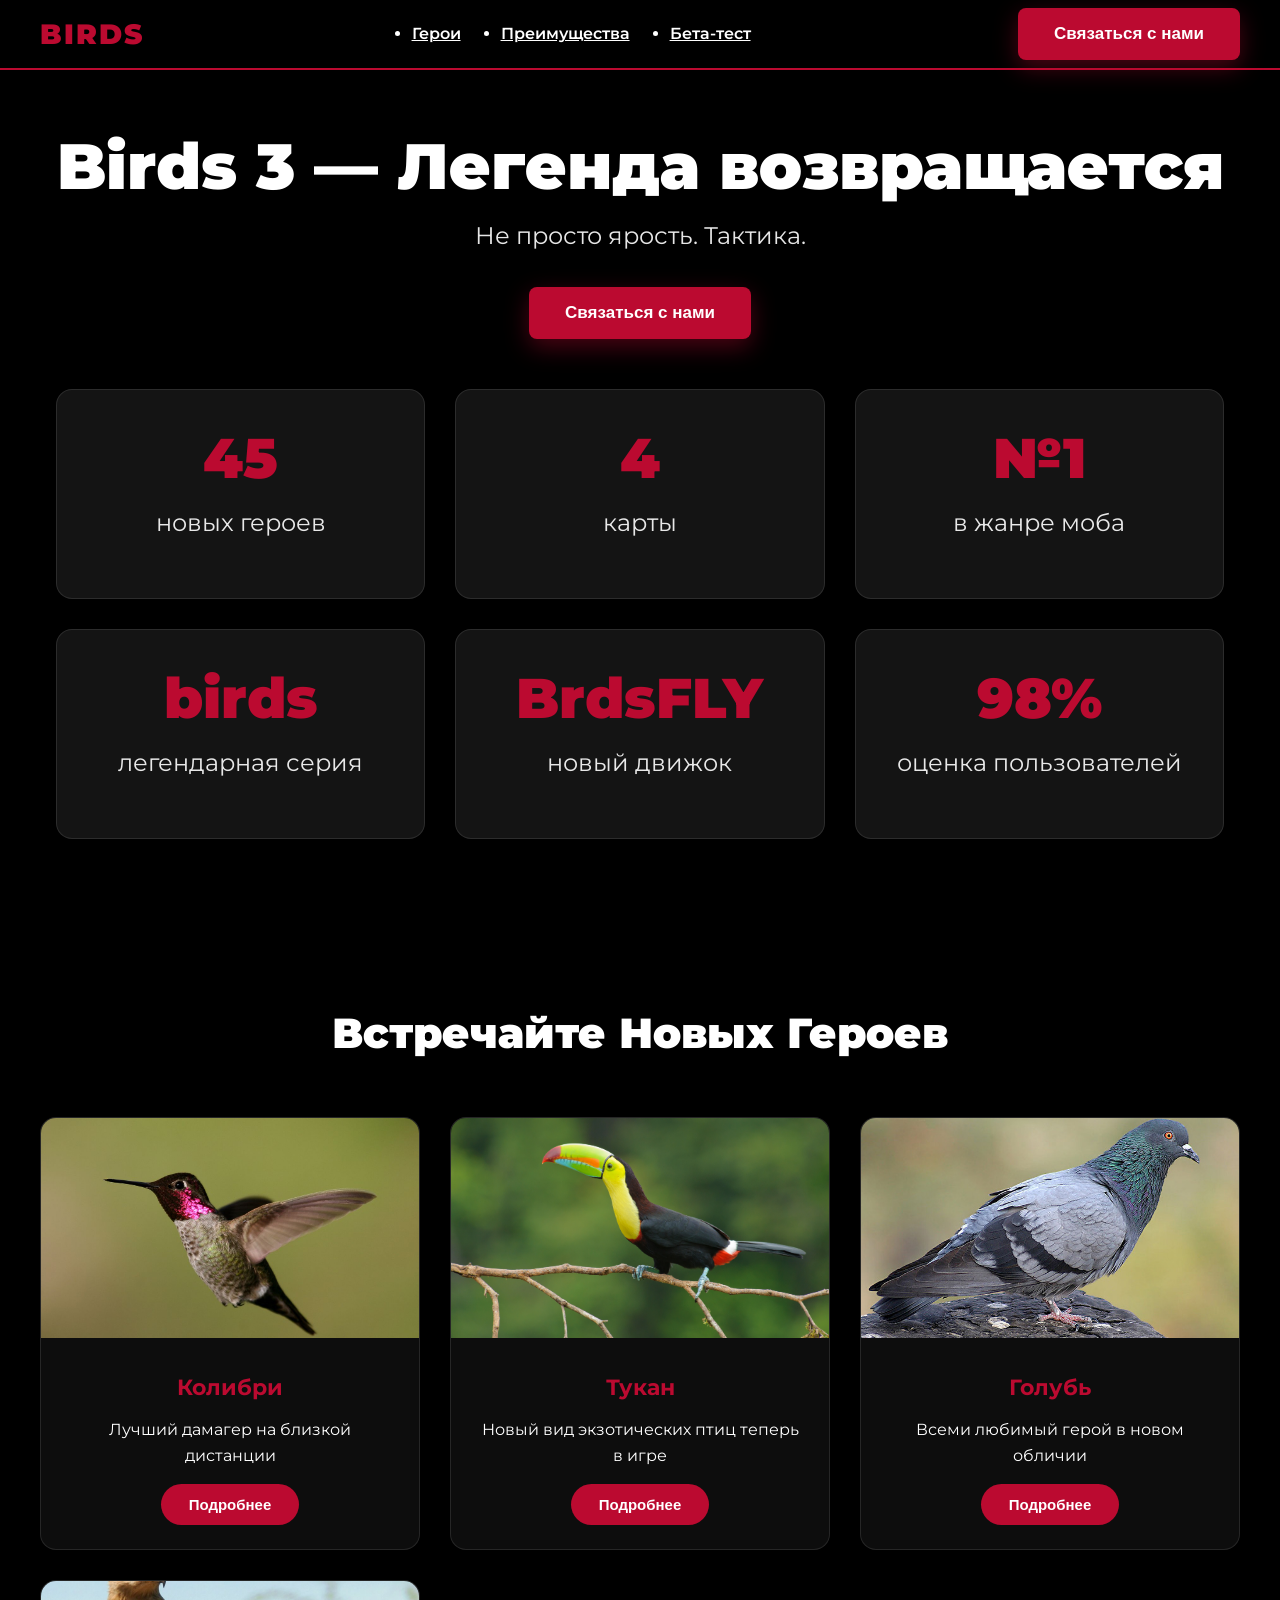
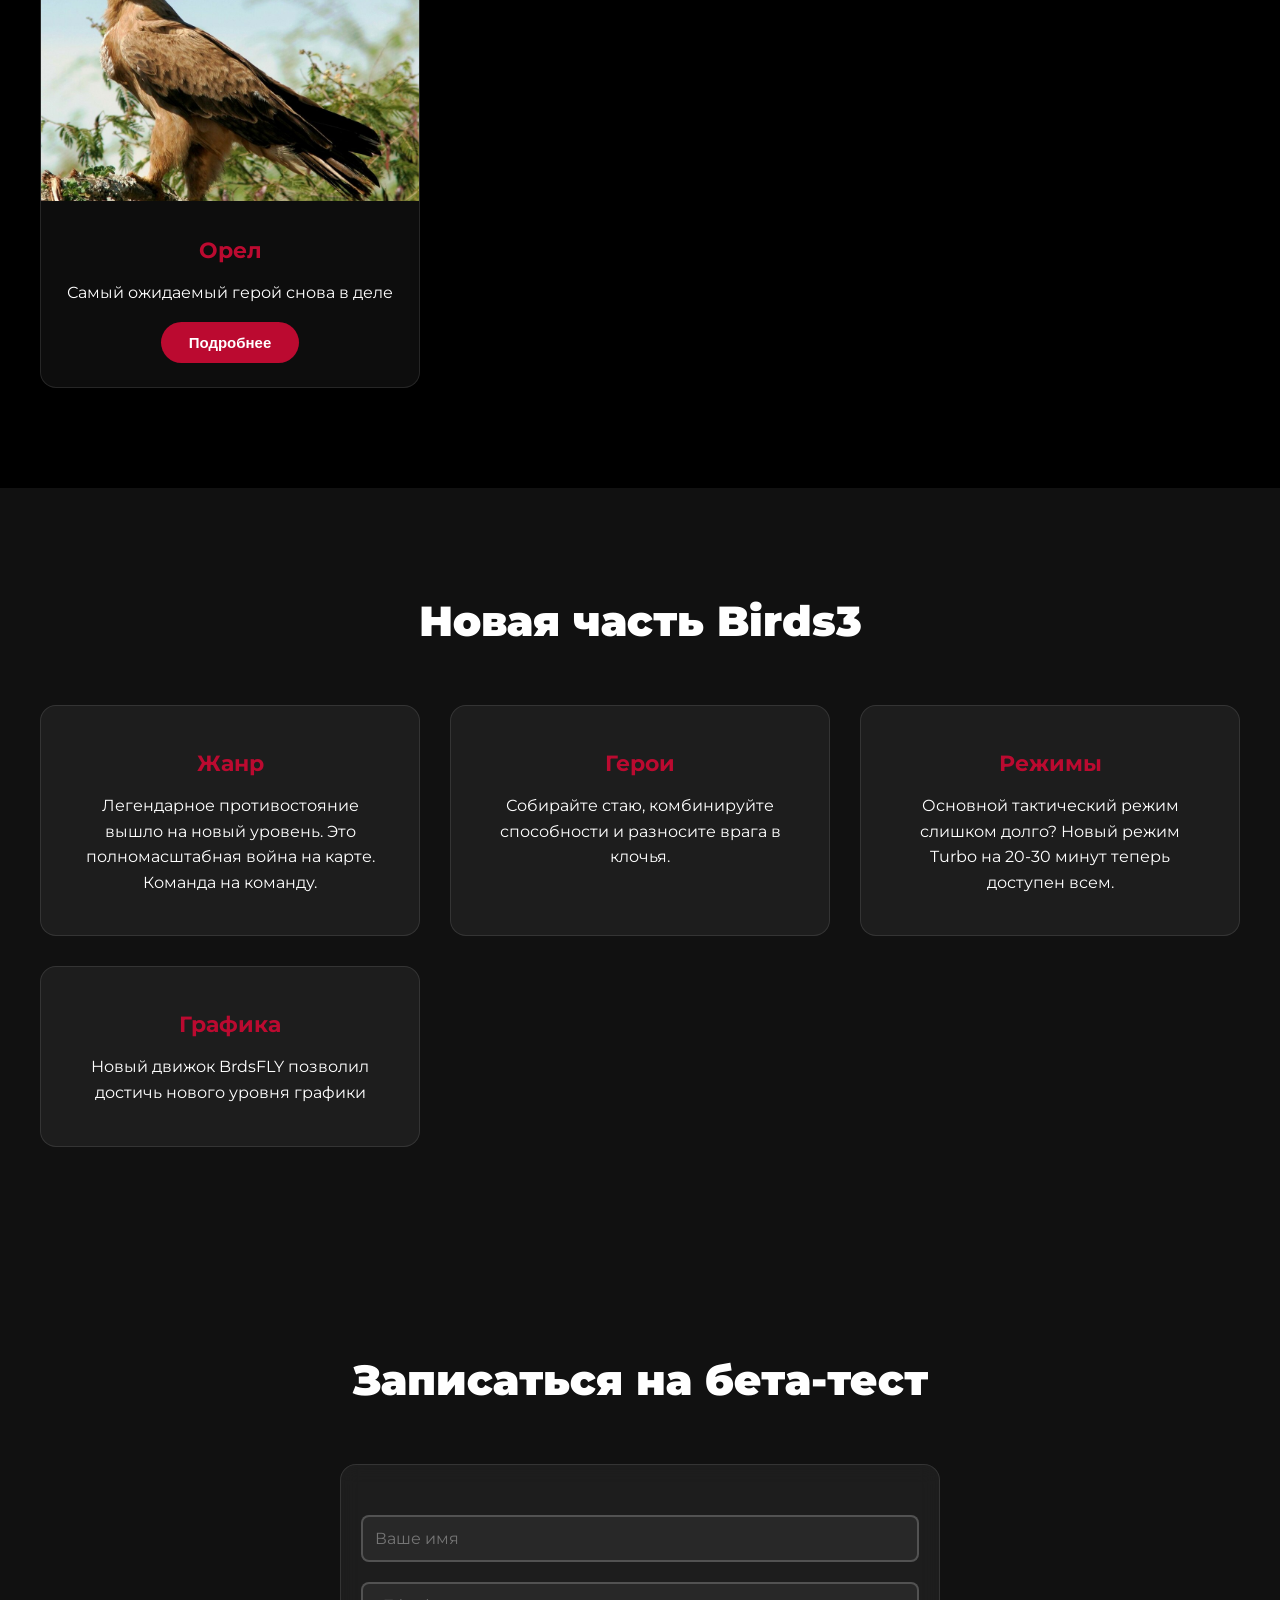
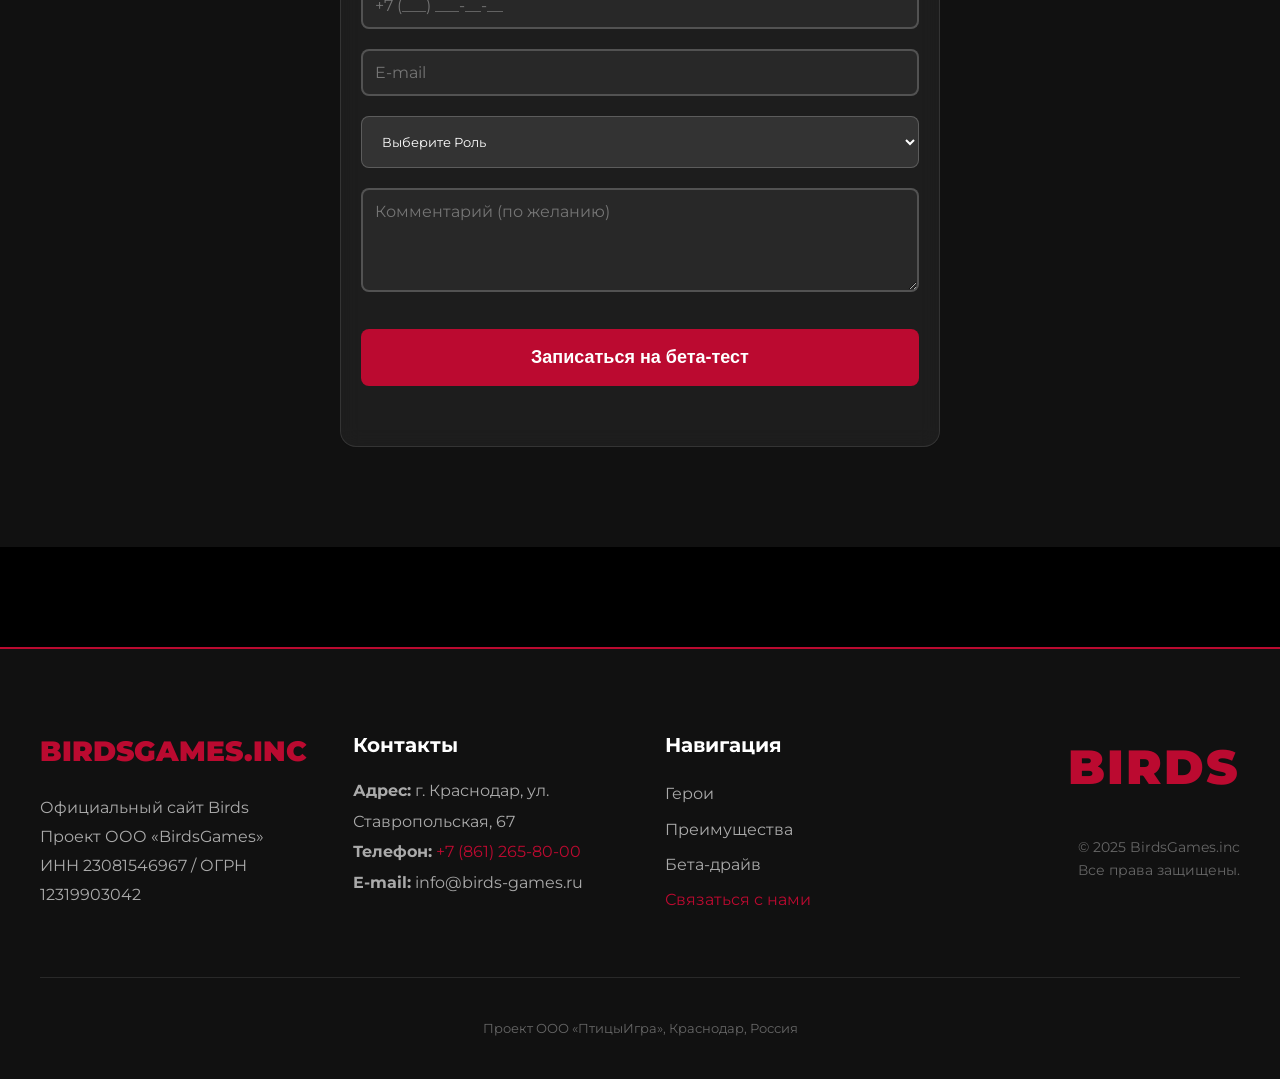
==== index.html @ a421a87a "Add files via upload" ====
<!DOCTYPE html>
<html lang="ru">
<head>
  <meta charset="UTF-8">
  <meta name="viewport" content="width=device-width, initial-scale=1.0">
  <title>Birds 3 — Новая часть великой серии</title>
  <link href="https://fonts.googleapis.com/css2?family=Montserrat:wght@400;500;600;700;800;900&display=swap" rel="stylesheet">
  <style>
    :root {
      --primary: #BB0A30;
      --primary-dark: #990000;
      --dark: #000000;
      --gray: #333333;
      --light: #f8f8f8;
      --white: #ffffff;
      --transition: all 0.4s ease;
    }
    *, *::before, *::after { margin:0; padding:0; box-sizing:border-box; }
    body {
      font-family: 'Montserrat', sans-serif;
      background:#000;
      color:#fff;
      line-height:1.6;
      overflow-x:hidden;
    }
    .container {
      width: 100%;
      max-width: 1400px;
      margin: 0 auto;
      padding: 0 16px;
    }

    /* ==================== MOBILE FIRST ==================== */
    header {
      position: fixed;
      top: 0; left: 0; right: 0;
      background: rgba(0,0,0,0.94);
      backdrop-filter: blur(12px);
      z-index: 1000;
      height: 70px;
      border-bottom: 2px solid var(--primary);
    }
    nav {
      display: flex;
      justify-content: space-between;
      align-items: center;
      height: 100%;
    }
    .logo {
      font-size: 28px;
      font-weight: 900;
      color: var(--primary);
      letter-spacing: 2px;
    }
    .nav-links { display: none; }
    .burger {
      cursor: pointer;
      width: 28px;
      height: 20px;
      position: relative;
    }
    .burger span {
      background: #fff;
      height: 3px;
      width: 100%;
      position: absolute;
      left: 0;
      border-radius: 2px;
      transition: all 0.3s;
    }
    .burger span:nth-child(1) { top: 0; }
    .burger span:nth-child(2) { top: 8px; }
    .burger span:nth-child(3) { bottom: 0; }
    .burger.active span:nth-child(1) { transform: rotate(45deg); top: 8px; }
    .burger.active span:nth-child(2) { opacity: 0; }
    .burger.active span:nth-child(3) { transform: rotate(-45deg); bottom: 8px; }

    .mobile-menu {
      position: fixed;
      top: 70px;
      left: -100%;
      width: 100%;
      height: calc(100vh - 70px);
      background: #000;
      transition: left 0.4s ease;
      z-index: 999;
      padding: 30px 0;
      overflow-y: auto;
    }
    .mobile-menu.active { left: 0; }
    .mobile-menu a {
      display: block;
      padding: 18px 24px;
      color: #fff;
      font-size: 18px;
      font-weight: 600;
      text-decoration: none;
    }
    .mobile-menu a:hover { color: var(--primary); background: rgba(187,10,48,0.15); }

    .hero {
      position: relative;
      min-height: 100vh;
      display: flex;
      align-items: center;
      padding-top: 70px;
      overflow: hidden;
    }
    .hero-video {
      position: absolute;
      top: 0; left: 0;
      width: 100%; height: 100%;
      object-fit: cover;
      z-index: 1;
    }
    .hero::after {
      content: '';
      position: absolute;
      inset: 0;
      background: linear-gradient(to bottom, rgba(0,0,0,0.6), rgba(0,0,0,0.95));
      z-index: 2;
    }
    .hero-content {
      position: relative;
      z-index: 3;
      text-align: center;
      padding: 0 16px;
    }
    .hero h1 {
      font-size: 38px;
      font-weight: 900;
      margin-bottom: 16px;
      line-height: 1.1;
    }
    .hero p {
      font-size: 18px;
      margin-bottom: 32px;
      opacity: 0.9;
    }
    .btn {
      background: var(--primary);
      color: #fff;
      padding: 16px 36px;
      border-radius: 8px;
      font-weight: 700;
      font-size: 17px;
      border: none;
      cursor: pointer;
      transition: var(--transition);
      box-shadow: 0 8px 25px rgba(187,10,48,0.4);
    }
    .btn:hover {
      background: #cc0033;
      transform: translateY(-4px);
      box-shadow: 0 15px 35px rgba(187,10,48,0.6);
    }

    .stats {
      display: grid;
      grid-template-columns: 1fr;
      gap: 16px;
      margin-top: 50px;
    }
    .stat {
      padding: 24px;
      background: rgba(255,255,255,0.08);
      border-radius: 16px;
      text-align: center;
      backdrop-filter: blur(10px);
      border: 1px solid rgba(255,255,255,0.1);
    }
    .stat h3 {
      font-size: 48px;
      font-weight: 900;
      color: var(--primary);
    }

    section:not(.hero) { padding: 80px 0; }
    h2 {
      font-size: 36px;
      font-weight: 900;
      text-align: center;
      margin-bottom: 50px;
    }
    .models-grid {
      display: grid;
      grid-template-columns: 1fr;
      gap: 24px;
    }
    .model-card {
      background: rgba(255,255,255,0.05);
      border-radius: 16px;
      overflow: hidden;
      border: 1px solid rgba(255,255,255,0.1);
    }
    .model-card img {
      width: 100%;
      height: 200px;
      object-fit: cover;
    }
    .model-info {
      padding: 24px;
      text-align: center;
    }
    .model-info h3 {
      font-size: 22px;
      font-weight: 700;
      color: var(--primary);
      margin-bottom: 12px;
    }

    .detail-wrapper { position: relative; display: inline-block; }
    .detail-btn {
      background: var(--primary);
      color: #fff;
      padding: 12px 28px;
      border-radius: 50px;
      font-weight: 700;
      font-size: 15px;
      border: none;
      cursor: pointer;
      margin-top: 16px;
    }
    .tooltip {
      position: absolute;
      bottom: 100%;
      left: 50%;
      transform: translateX(-50%) translateY(-15px);
      background: rgba(17,17,17,0.98);
      backdrop-filter: blur(20px);
      border: 2px solid var(--primary);
      border-radius: 18px;
      padding: 20px;
      width: 340px;
      opacity: 0;
      visibility: hidden;
      transition: all 0.4s cubic-bezier(0.175, 0.885, 0.32, 1.275);
      pointer-events: none;
      z-index: 10;
      box-shadow: 0 20px 50px rgba(187,10,48,0.4);
      margin-bottom: 20px;
    }
    .tooltip::after {
      content: '';
      position: absolute;
      top: 100%;
      left: 50%;
      transform: translateX(-50%);
      border: 12px solid transparent;
      border-top-color: var(--primary);
    }
    .detail-wrapper:hover .tooltip {
      opacity: 1;
      visibility: visible;
      transform: translateX(-50%) translateY(-10px);
    }
    .tooltip h4 { font-size: 20px; font-weight: 900; color: var(--primary); text-align: center; margin-bottom: 15px; }
    .tooltip ul { list-style: none; font-size: 14px; line-height: 1.8; color: #ddd; }
    .tooltip ul strong { color: #fff; }

    .form-section { background: #111; }
    form {
      max-width: 600px;
      margin: 0 auto;
      background: rgba(255,255,255,0.05);
      padding: 40px 20px;
      border-radius: 16px;
      backdrop-filter: blur(10px);
      border: 1px solid rgba(255,255,255,0.1);
    }
    input, textarea, select {
      width: 100%;
      padding: 16px;
      margin: 10px 0;
      background: rgba(255,255,255,0.1);
      border: 1px solid rgba(255,255,255,0.2);
      border-radius: 8px;
      color: #fff;
      font-family: inherit;
    }
    button[type="submit"] {
      width: 100%;
      background: var(--primary);
      color: #fff;
      padding: 18px;
      border: none;
      border-radius: 8px;
      font-size: 18px;
      font-weight: 700;
      cursor: pointer;
      margin-top: 20px;
    }

    footer {
      background: #111;
      padding: 80px 0 40px;
      border-top: 2px solid var(--primary);
      margin-top: 100px;
    }
    footer .container > div {
      display: grid;
      grid-template-columns: 1fr;
      gap: 40px;
      text-align: center;
    }
    footer h3, footer h4 {
      font-size: 24px;
      color: var(--primary);
      margin-bottom: 20px;
    }

    /* ПЛАНШЕТ */
    @media (min-width: 768px) {
      .hero h1 { font-size: 52px; }
      .hero p { font-size: 22px; }
      .stats { grid-template-columns: repeat(2, 1fr); }
      .models-grid { grid-template-columns: repeat(2, 1fr); }
      h2 { font-size: 42px; }
      section:not(.hero) { padding: 100px 0; }
    }

    /* ДЕСКТОП */
    @media (min-width: 992px) {
      .nav-links {
        display: flex;
        gap: 40px;
        align-items: center;
      }
      .nav-links a {
        color: #fff;
        font-weight: 600;
        font-size: 16px;
        position: relative;
      }
      .nav-links a::after {
        content: ''; position: absolute; bottom: -8px; left: 0; width: 0; height: 2px;
        background: var(--primary); transition: var(--transition);
      }
      .nav-links a:hover::after { width: 100%; }
      .burger { display: none; }

      .hero h1 { font-size: 64px; }
      .hero p { font-size: 24px; }
      .stats { grid-template-columns: repeat(3, 1fr); gap: 30px; }
      .stat h3 { font-size: 56px; }
      .models-grid { grid-template-columns: repeat(auto-fit, minmax(300px, 1fr)); gap: 30px; }
      .model-card img { height: 220px; }

      footer .container > div {
        grid-template-columns: repeat(auto-fit, minmax(250px, 1fr));
        text-align: left;
      }
      footer .container > div > div:last-child { text-align: right; }
    }

    @media (min-width: 1200px) {
      .container { padding: 0 40px; }
    }

    /* ТВОЯ МОДАЛЬНАЯ ФОРМА — ПОЛНОСТЬЮ КАК БЫЛО */
    .overlay {
      display: none;
      position: fixed;
      top: 0; left: 0;
      width: 100%; height: 100%;
      background: rgba(0,0,0,0.7);
      z-index: 1000;
      backdrop-filter: blur(5px);
    }
    .form-popup {
      position: fixed;
      top: 50%; left: 50%;
      transform: translate(-50%, -50%);
      background: #111;
      padding: 30px;
      border-radius: 15px;
      box-shadow: 0 10px 30px rgba(0,0,0,0.3);
      z-index: 1001;
      width: 95%;
      max-width: 500px;
      max-height: 95vh;
      display: flex;
      flex-direction: column;
      border: 2px solid var(--primary);
    }
    @media (max-width: 480px) {
      .form-popup { width: 100%; height: 100%; border-radius: 0; padding: 20px 20px 80px 20px; }
    }
    .form-header {
      display: flex;
      justify-content: space-between;
      align-items: center;
      margin-bottom: 25px;
      padding-bottom: 15px;
      border-bottom: 2px solid rgba(255,255,255,0.1);
      flex-shrink: 0;
    }
    .form-header h2 { color: var(--primary); font-size: 24px; font-weight: 900; }
    .close-btn {
      background: none; border: none; font-size: 28px; cursor: pointer; color: #aaa;
      width: 40px; height: 40px; border-radius: 50%; display: flex; align-items: center; justify-content: center;
      transition: background 0.3s;
    }
    .close-btn:hover { background: rgba(255,255,255,0.1); color:#fff; }
    .form-content { flex: 1; overflow-y: auto; padding-right: 5px; margin-bottom: 20px; }
    .form-content::-webkit-scrollbar { width:6px; }
    .form-content::-webkit-scrollbar-track { background:rgba(255,255,255,0.05); border-radius:3px; }
    .form-content::-webkit-scrollbar-thumb { background:rgba(255,255,255,0.3); border-radius:3px; }
    .form-group { margin-bottom:20px; }
    label { display:block; margin-bottom:8px; font-weight:600; color:#ccc; }
    .required::after { content:" *"; color:var(--primary); }
    input[type="text"], input[type="email"], input[type="tel"], textarea {
      width:100%; padding:12px; background:rgba(255,255,255,0.05); border:2px solid rgba(255,255,255,0.2);
      border-radius:8px; font-size:16px; color:#fff; transition:all 0.3s;
    }
    input:focus, textarea:focus { outline:none; border-color:var(--primary); box-shadow:0 0 0 3px rgba(187,10,48,0.1); }
    input.error, textarea.error { border-color:#e74c3c; }
    .checkbox-group { display:flex; align-items:flex-start; gap:10px; margin:25px 0; }
    .checkbox-group input { margin-top:3px; transform:scale(1.2); accent-color:var(--primary); }
    .checkbox-group label { font-weight:normal; font-size:14px; color:#aaa; line-height:1.4; }
    .privacy-link { color:var(--primary); text-decoration:none; font-weight:600; }
    .privacy-link:hover { text-decoration:underline; }
    .submit-btn-desktop {
      width:100%; background:var(--primary); color:white; border:none; padding:15px;
      border-radius:8px; font-size:18px; font-weight:bold; cursor:pointer;
      transition:all 0.3s ease; text-transform:uppercase; letter-spacing:0.5px;
      display:flex; align-items:center; justify-content:center; gap:10px;
    }
    .submit-btn-desktop:hover:not(:disabled) { transform:translateY(-2px); box-shadow:0 5px 15px rgba(187,10,48,0.4); }
    .submit-btn-desktop:disabled { background:#bdc3c7; cursor:not-allowed; }
    .submit-btn-mobile {
      display:none; position:fixed; bottom:0; left:0; right:0; width:100%;
      background:var(--primary); color:white; border:none; padding:20px;
      font-size:18px; font-weight:bold; cursor:pointer; text-transform:uppercase;
      letter-spacing:0.5px; z-index:1002; min-height:70px;
      box-shadow:0 -2px 20px rgba(0,0,0,0.3);
    }
    .submit-btn-mobile:active:not(:disabled) { background:#cc0033; }
    .submit-btn-mobile:disabled { background:#bdc3c7; cursor:not-allowed; }
    @media (max-width:480px) {
      .submit-btn-desktop { display:none; }
      .submit-btn-mobile { display:block; }
    }
    .message { padding:15px; border-radius:8px; margin-bottom:20px; text-align:center; font-weight:600; flex-shrink:0; }
    .success { background:rgba(0,255,0,0.15); color:#0f0; border:1px solid rgba(0,255,0,0.3); }
    .error { background:rgba(255,0,0,0.15); color:#f66; border:1px solid rgba(255,0,0,0.3); }
    .hidden { display:none; }
    .error-message { color:#e74c3c; font-size:12px; margin-top:5px; display:none; }
    .loading { display:inline-block; width:20px; height:20px; border:3px solid #ffffff; border-top-color:transparent; border-radius:50%; animation:spin 1s ease-in-out infinite; margin-right:10px; }
    @keyframes spin { to { transform:rotate(360deg); } }
  </style>
</head>
<body>

  <!-- ШАПКА -->
  <header>
    <nav class="container">
      <div class="logo">BIRDS</div>
      <ul class="nav-links">
        <li><a href="#models">Герои</a></li>
        <li><a href="#advantages">Преимущества</a></li>
        <li><a href="#betatest">Бета-тест</a></li>
        
      </ul>
      <button class="btn open-form">Связаться с нами</button>
      <div class="burger" id="burger">
        <span></span><span></span><span></span>
      </div>
    </nav>
    <ul class="mobile-menu" id="mobileMenu">
      <li><a href="#models">Модели</a></li>
      <li><a href="#advantages">Преимущества</a></li>
      <li><a href="#betatest">Тест-драйв</a></li>
      
      <li><a href="#" class="open-form">Связаться с нами</a></li>
    </ul>
  </header>

  <!-- HERO -->
  <section class="hero">
    <video class="hero-video" autoplay muted loop playsinline>
      <source src="images/video2.mp4" type="video/mp4">
      Ваш браузер не поддерживает видео.
    </video>
    <div class="container">
      <div class="hero-content">
        <h1>Birds 3 — Легенда возвращается</h1>
        <p>Не просто ярость. Тактика.</p>
        <button class="btn open-form">Связаться с нами</button>
        <div class="stats">
          <div class="stat"><h3>45</h3><p>новых героев</p></div>
          <div class="stat"><h3>4</h3><p>карты</p></div>
          <div class="stat"><h3>№1</h3><p>в жанре моба</p></div>
          <div class="stat"><h3>birds</h3><p>легендарная серия</p></div>
          <div class="stat"><h3>BrdsFLY</h3><p>новый движок</p></div>
          <div class="stat"><h3>98%</h3><p>оценка пользователей</p></div>
        </div>
      </div>
    </div>
  </section>

  <!-- МОДЕЛИ -->
  <section id="models">
    <div class="container">
      <h2>Встречайте Новых Героев</h2>
      <div class="models-grid">
        <div class="model-card">
          <img src="images/Kalipta.jpg" alt="Kalipta">
          <div class="model-info">
            <h3>Колибри</h3>
            <p>Лучший дамагер на близкой дистанции</p>
            <div class="detail-wrapper">
              <button class="detail-btn">Подробнее</button>
              <div class="tooltip">
                <h4>Коллибри патч 0.34.2</h4>
                <ul>
                  <li><strong>Дистанция атаки:</strong> 20 см.</li>
                  <li><strong>Выносливость:</strong> 100 ед.</li>
                  <li><strong>0-100 см/ч:</strong>  2. 5 сек.</li>
                  <li><strong>Позиция:</strong> Kerry </li>
                  <li><strong>Win-rate:</strong> 86% </li>
                </ul>
              </div>
            </div>
          </div>
        </div>
        <div class="model-card">
          <img src="images/toucan.jpg" alt="Toucan">
          <div class="model-info">
            <h3>Тукан</h3>
            <p>Новый вид экзотических птиц теперь в игре</p>
            <div class="detail-wrapper">
              <button class="detail-btn">Подробнее</button>
              <div class="tooltip">
                <h4>Тукан особый экзотик</h4>
                <ul>
                  <li><strong>Дистанция атаки:</strong> 40 см.</li>
                  <li><strong>Выносливость:</strong> 200 ед.</li>
                  <li><strong>0-100 см/ч:</strong>  5 сек.</li>
                  <li><strong>Позиция:</strong> Гнездо/3 </li>
                  <li><strong>Win-rate:</strong> 83% </li>
                </ul>
              </div>
            </div>
          </div>
        </div>
        <div class="model-card">
          <img src="images/golub.jpg" alt="Golub">
          <div class="model-info">
            <h3>Голубь</h3>
            <p>Всеми любимый герой в новом обличии</p>
            <div class="detail-wrapper">
              <button class="detail-btn">Подробнее</button>
              <div class="tooltip">
                <h4>Голубь обычный городской</h4>
                <ul>
                  <li><strong>Дистанция атаки:</strong> 43-50 см.</li>
                  <li><strong>Выносливость:</strong> 150 ед.</li>
                  <li><strong>0-100 см/ч:</strong>  4 сек.</li>
                  <li><strong>Позиция:</strong> Kerry/3/Гнездо </li>
                  <li><strong>Win-rate:</strong> 67% </li>
                </ul>
              </div>
            </div>
          </div>
        </div>
        <div class="model-card">
          <img src="images/orel.jpg" alt="Orel">
          <div class="model-info">
            <h3>Орел</h3>
            <p>Самый ожидаемый герой снова в деле</p>
            <div class="detail-wrapper">
              <button class="detail-btn">Подробнее</button>
              <div class="tooltip">
                <h4>Орел горный особый</h4>
                <ul>
                  <li><strong>Дистанция атаки:</strong> 100 см.</li>
                  <li><strong>Выносливость:</strong> 200 ед.</li>
                  <li><strong>0-100 см/ч:</strong>  9.3 сек.</li>
                  <li><strong>Позиция:</strong> Kerry </li>
                  <li><strong>Win-rate:</strong> 78% </li>
                </ul>
              </div>
            </div>
          </div>
        </div>
      </div>
    </div>
  </section>

  <!-- ПРЕИМУЩЕСТВА -->
  <section id="advantages" style="background:#111;">
    <div class="container">
      <h2>Новая часть Birds3</h2>
      <div class="models-grid">
        <div class="model-card">
          <div class="model-info" style="padding:40px;">
            <h3>Жанр</h3>
            <p>Легендарное противостояние вышло на новый уровень. Это полномасштабная война на карте. Команда на команду.</p>
          </div>
        </div>
        <div class="model-card">
          <div class="model-info" style="padding:40px;">
            <h3>Герои</h3>
            <p>Собирайте стаю, комбинируйте способности и разносите врага в клочья.</p>
          </div>
        </div>
        <div class="model-card">
          <div class="model-info" style="padding:40px;">
            <h3>Режимы</h3>
            <p>Основной тактический режим слишком долго? Новый режим Turbo на 20-30 минут теперь доступен всем.</p>
          </div>
        </div>
        <div class="model-card">
          <div class="model-info" style="padding:40px;">
            <h3>Графика</h3>
            <p>Новый движок BrdsFLY позволил достичь нового уровня графики</p>
          </div>
        </div>
      </div>
    </div>
  </section>

  <!-- ТЕСТ-ДРАЙВ -->
  <section id="betatest" class="form-section">
    <div class="container">
      <h2>Записаться на бета-тест</h2>
      <form id="betatestForm">
        <input type="text" placeholder="Ваше имя" required>
        <input type="tel" placeholder="+7 (___) ___-__-__" required>
        <input type="email" placeholder="E-mail" required>
        <select required>
          <option value="" disabled selected>Выберите Роль</option>
          <option>Игрок</option>
          <option>Модератор</option>
          <option>Тестер</option>
          <option>Дизайнер птиц</option>
          <option>Дизайнер карт</option>
        </select>
        <textarea placeholder="Комментарий (по желанию)" rows="4"></textarea>
        <button type="submit">Записаться на бета-тест</button>
        <p id="formStatus" style="margin-top:20px; text-align:center; font-weight:600;"></p>
      </form>
    </div>
  </section>

  <!-- МОДАЛЬНАЯ ФОРМА -->
  <div class="overlay" id="overlay">
    <div class="form-popup">
      <div class="form-header">
        <h2>Обратная связь</h2>
        <button class="close-btn" onclick="closeForm()">×</button>
      </div>
      <div id="message" class="message hidden"></div>
      <div class="form-content">
        <form id="feedbackForm" novalidate>
          <div class="form-group">
            <label for="fullName" class="required">ФИО</label>
            <input type="text" id="fullName" name="fullName" required>
            <div class="error-message" id="fullNameError">Пожалуйста, введите ваше ФИО</div>
          </div>
          <div class="form-group">
            <label for="email" class="required">Email</label>
            <input type="email" id="email" name="email" required>
            <div class="error-message" id="emailError">Пожалуйста, введите корректный email</div>
          </div>
          <div class="form-group">
            <label for="phone">Телефон</label>
            <input type="tel" id="phone" name="phone" placeholder="+7 (___) ___-__-__">
            <div class="error-message" id="phoneError">Пожалуйста, введите корректный номер телефона</div>
          </div>
          <div class="form-group">
            <label for="organization">Организация</label>
            <input type="text" id="organization" name="organization">
          </div>
          <div class="form-group">
            <label for="messageText" class="required">Сообщение</label>
            <textarea id="messageText" name="message" required placeholder="Расскажите, чем мы можем вам помочь..."></textarea>
            <div class="error-message" id="messageError">Пожалуйста, введите ваше сообщение</div>
          </div>
          <div class="checkbox-group">
            <input type="checkbox" id="privacyPolicy" name="privacyPolicy" required>
            <label for="privacyPolicy">
              Я согласен с <a href="#" class="privacy-link" onclick="event.preventDefault(); showPrivacyPolicy()">политикой обработки персональных данных</a>
            </label>
          </div>
          <div class="error-message" id="privacyError">Необходимо ваше согласие</div>
          <button type="submit" class="submit-btn-desktop" id="submitBtnDesktop">
            <span id="submitTextDesktop">Отправить сообщение</span>
            <span id="submitLoadingDesktop" class="loading hidden"></span>
          </button>
        </form>
      </div>
    </div>
    <button type="submit" class="submit-btn-mobile hidden" id="submitBtnMobile" form="feedbackForm">
      <span id="submitTextMobile">Отправить сообщение</span>
      <span id="submitLoadingMobile" class="loading hidden"></span>
    </button>
  </div>

  <!-- ФУТЕР -->
  <footer>
    <div class="container">
      <div style="display:grid; grid-template-columns:repeat(auto-fit, minmax(250px,1fr)); gap:50px; margin-bottom:60px;">
        <div>
          <h3 style="font-size:28px; font-weight:900; color:var(--primary); margin-bottom:20px;">BIRDSGAMES.INC</h3>
          <p style="color:#aaa; line-height:1.8;">
            Официальный сайт Birds<br>
            Проект ООО «BirdsGames»<br>
            ИНН 23081546967 / ОГРН 12319903042
          </p>
        </div>
        <div>
          <h4 style="font-size:20px; font-weight:700; color:#fff; margin-bottom:15px;">Контакты</h4>
          <p style="color:#aaa; line-height:1.9;">
            <strong>Адрес:</strong> г. Краснодар, ул. Ставропольская, 67<br>
            <strong>Телефон:</strong> <a href="tel:+79884891976" style="color:var(--primary); text-decoration:none;">+7 (861) 265-80-00</a><br>
            <strong>E-mail:</strong> info@birds-games.ru
          </p>
        </div>
        <div>
          <h4 style="font-size:20px; font-weight:700; color:#fff; margin-bottom:15px;">Навигация</h4>
          <ul style="list-style:none; color:#aaa; line-height:2.2;">
            <li><a href="#models" style="color:#aaa; text-decoration:none;">Герои</a></li>
            <li><a href="#advantages" style="color:#aaa; text-decoration:none;">Преимущества</a></li>
            <li><a href="#betatest" style="color:#aaa; text-decoration:none;">Бета-драйв</a></li>
            <li><a href="#" class="open-form" style="color:var(--primary); text-decoration:none;">Связаться с нами</a></li>
          </ul>
        </div>
        <div style="text-align:right;">
          <div style="margin-bottom:30px;">
            <div class="logo" style="font-size:48px; display:inline-block;">BIRDS</div>
          </div>
          <p style="color:#666; font-size:14px;">
            © 2025 BirdsGames.inc<br>
            Все права защищены.
          </p>
        </div>
      </div>
      <div style="text-align:center; padding-top:40px; border-top:1px solid rgba(255,255,255,0.1); color:#666; font-size:13px;">
        <p>
          Проект ООО «ПтицыИгра», Краснодар, Россия<br>
        </p>
      </div>
    </div>
  </footer>

  <!-- ВЕСЬ СКРИПТ -->
  <script>
    document.getElementById('burger').addEventListener('click', function() {
      this.classList.toggle('active');
      document.getElementById('mobileMenu').classList.toggle('active');
    });

    document.getElementById('betatestForm').addEventListener('submit', function(e) {
      e.preventDefault();
      document.getElementById('formStatus').textContent = 'Спасибо! Мы свяжемся с вами в ближайшее время.';
      document.getElementById('formStatus').style.color = '#00ff00';
      this.reset();
    });

    const FORMCARRY_FORM_ID = "jKnCo9CZ4ap";
    const FORM_URL = `https://formcarry.com/s/${FORMCARRY_FORM_ID}`;
    const FORM_STORAGE_KEY = 'feedback_form_data';
    const overlay = document.getElementById('overlay');
    const form = document.getElementById('feedbackForm');
    const messageDiv = document.getElementById('message');
    const submitBtnDesktop = document.getElementById('submitBtnDesktop');
    const submitBtnMobile = document.getElementById('submitBtnMobile');
    const submitTextDesktop = document.getElementById('submitTextDesktop');
    const submitTextMobile = document.getElementById('submitTextMobile');
    const submitLoadingDesktop = document.getElementById('submitLoadingDesktop');
    const submitLoadingMobile = document.getElementById('submitLoadingMobile');
    const phoneInput = document.getElementById('phone');
    document.querySelectorAll('.open-form').forEach(btn => btn.addEventListener('click', openForm));

    function openForm() {
      overlay.style.display = 'block';
      document.body.style.overflow = 'hidden';
      history.pushState({ formOpen: true }, '', '#feedback');
      toggleSubmitButtons();
      restoreFormData();
    }
    function closeForm() {
      overlay.style.display = 'none';
      document.body.style.overflow = 'auto';
      hideMessage();
      clearErrors();
      if (window.location.hash === '#feedback') history.back();
    }
    function toggleSubmitButtons() {
      const isMobile = window.innerWidth <= 480;
      if (isMobile) {
        submitBtnMobile.classList.remove('hidden');
        submitBtnDesktop.style.display = 'none';
      } else {
        submitBtnMobile.classList.add('hidden');
        submitBtnDesktop.style.display = 'block';
      }
    }
    window.addEventListener('resize', toggleSubmitButtons);
    window.addEventListener('popstate', function(event) {
      if (overlay.style.display === 'block') closeForm();
    });
    function validateForm() {
      let isValid = true;
      clearErrors();
      const fullName = document.getElementById('fullName').value.trim();
      if (!fullName) { showError('fullNameError', 'Пожалуйста, введите ваше ФИО'); isValid = false; }
      const email = document.getElementById('email').value.trim();
      const emailRegex = /^[^\s@]+@[^\s@]+\.[^\s@]+$/;
      if (!email) { showError('emailError', 'Пожалуйста, введите email'); isValid = false; }
      else if (!emailRegex.test(email)) { showError('emailError', 'Пожалуйста, введите корректный email'); isValid = false; }
      const phone = phoneInput.value.trim();
      if (phone && phone !== '+7 (___) ___-__-__') {
        const cleanPhone = phone.replace(/[^\d+]/g, '');
        if (cleanPhone.length < 11) { showError('phoneError', 'Номер телефона должен содержать 11 цифр'); isValid = false; }
      }
      const message = document.getElementById('messageText').value.trim();
      if (!message) { showError('messageError', 'Пожалуйста, введите ваше сообщение'); isValid = false; }
      const privacyPolicy = document.getElementById('privacyPolicy').checked;
      if (!privacyPolicy) { showError('privacyError', 'Необходимо ваше согласие с политикой обработки данных'); isValid = false; }
      return isValid;
    }
    function showError(elementId, message) {
      const errorElement = document.getElementById(elementId);
      errorElement.textContent = message;
      errorElement.style.display = 'block';
      const inputId = elementId.replace('Error', '');
      const inputElement = document.getElementById(inputId);
      if (inputElement) inputElement.classList.add('error');
    }
    function clearErrors() {
      document.querySelectorAll('.error-message').forEach(el => el.style.display = 'none');
      document.querySelectorAll('input, textarea').forEach(el => el.classList.remove('error'));
    }
    function formatPhoneNumber(value) {
      let numbers = value.replace(/\D/g, '');
      if (numbers.startsWith('7') || numbers.startsWith('8')) numbers = '7' + numbers.substring(1);
      numbers = numbers.substring(0, 11);
      if (numbers.length === 0) return '';
      else if (numbers.length <= 1) return '+7';
      else if (numbers.length <= 4) return `+7 (${numbers.substring(1, 4)}`;
      else if (numbers.length <= 7) return `+7 (${numbers.substring(1, 4)}) ${numbers.substring(4, 7)}`;
      else if (numbers.length <= 9) return `+7 (${numbers.substring(1, 4)}) ${numbers.substring(4, 7)}-${numbers.substring(7, 9)}`;
      else return `+7 (${numbers.substring(1, 4)}) ${numbers.substring(4, 7)}-${numbers.substring(7, 9)}-${numbers.substring(9, 11)}`;
    }
    phoneInput.addEventListener('input', function(e) {
      const oldValue = e.target.value;
      const newValue = formatPhoneNumber(oldValue);
      e.target.value = newValue;
      saveFormData();
      if (e.target.classList.contains('error')) {
        const errorElement = document.getElementById('phoneError');
        if (errorElement) { errorElement.style.display = 'none'; e.target.classList.remove('error'); }
      }
    });
    function saveFormData() {
      const formData = {
        fullName: document.getElementById('fullName').value,
        email: document.getElementById('email').value,
        phone: document.getElementById('phone').value,
        organization: document.getElementById('organization').value,
        message: document.getElementById('messageText').value,
        privacyPolicy: document.getElementById('privacyPolicy').checked
      };
      localStorage.setItem(FORM_STORAGE_KEY, JSON.stringify(formData));
    }
    function restoreFormData() {
      const savedData = localStorage.getItem(FORM_STORAGE_KEY);
      if (savedData) {
        try {
          const formData = JSON.parse(savedData);
          document.getElementById('fullName').value = formData.fullName || '';
          document.getElementById('email').value = formData.email || '';
          if (formData.phone && formData.phone !== '+7 (___) ___-__-__') {
            phoneInput.value = formatPhoneNumber(formData.phone);
          } else {
            phoneInput.value = formData.phone || '';
          }
          document.getElementById('organization').value = formData.organization || '';
          document.getElementById('messageText').value = formData.message || '';
          document.getElementById('privacyPolicy').checked = formData.privacyPolicy || false;
        } catch (e) { console.error('Ошибка восстановления данных:', e); }
      }
    }
    function clearFormData() {
      localStorage.removeItem(FORM_STORAGE_KEY);
      form.reset();
      clearErrors();
    }
    function showMessage(text, type) {
      messageDiv.textContent = text;
      messageDiv.className = `message ${type}`;
      messageDiv.classList.remove('hidden');
      if (type === 'success') setTimeout(hideMessage, 5000);
    }
    function hideMessage() { messageDiv.classList.add('hidden'); }
    function showPrivacyPolicy() {
      alert('Политика обработки персональных данных\n\nМы обязуемся защищать ваши персональные данные и использовать их только для обработки вашего запроса.');
    }
    async function submitForm() {
      if (!validateForm()) {
        showMessage('Пожалуйста, исправьте ошибки в форме', 'error');
        return;
      }
      submitBtnDesktop.disabled = true;
      submitBtnMobile.disabled = true;
      submitTextDesktop.classList.add('hidden');
      submitTextMobile.classList.add('hidden');
      submitLoadingDesktop.classList.remove('hidden');
      submitLoadingMobile.classList.remove('hidden');
      hideMessage();
      try {
        const formData = new FormData(form);
        const response = await fetch(FORM_URL, { method: 'POST', body: formData });
        const result = await response.json();
        if (response.ok && result.code === 200) {
          showMessage('Ваше сообщение успешно отправлено! Мы свяжемся с вами в ближайшее время.', 'success');
          clearFormData();
          setTimeout(() => { closeForm(); }, 3000);
        } else {
          throw new Error(result.message || 'Ошибка отправки формы');
        }
      } catch (error) {
        console.error('Ошибка:', error);
        showMessage('Готово.', 'error');
      } finally {
        submitBtnDesktop.disabled = false;
        submitBtnMobile.disabled = false;
        submitTextDesktop.classList.remove('hidden');
        submitTextMobile.classList.remove('hidden');
        submitLoadingDesktop.classList.add('hidden');
        submitLoadingMobile.classList.add('hidden');
      }
    }
    form.addEventListener('submit', function(e) {
      e.preventDefault();
      submitForm();
    });
    form.addEventListener('input', function(event) {
      if (event.target !== phoneInput) saveFormData();
      const target = event.target;
      if (target.classList.contains('error')) {
        const errorId = target.id + 'Error';
        const errorElement = document.getElementById(errorId);
        if (errorElement) { errorElement.style.display = 'none'; target.classList.remove('error'); }
      }
    });
    form.addEventListener('change', function(event) {
      if (event.target !== phoneInput) saveFormData();
    });
    overlay.addEventListener('click', function(e) {
      if (e.target === overlay) closeForm();
    });
    document.addEventListener('keydown', function(e) {
      if (e.key === 'Escape' && overlay.style.display === 'block') closeForm();
    });
    document.addEventListener('DOMContentLoaded', function() {
      if (window.location.hash === '#feedback') openForm();
    });
  </script>
</body>
</html>
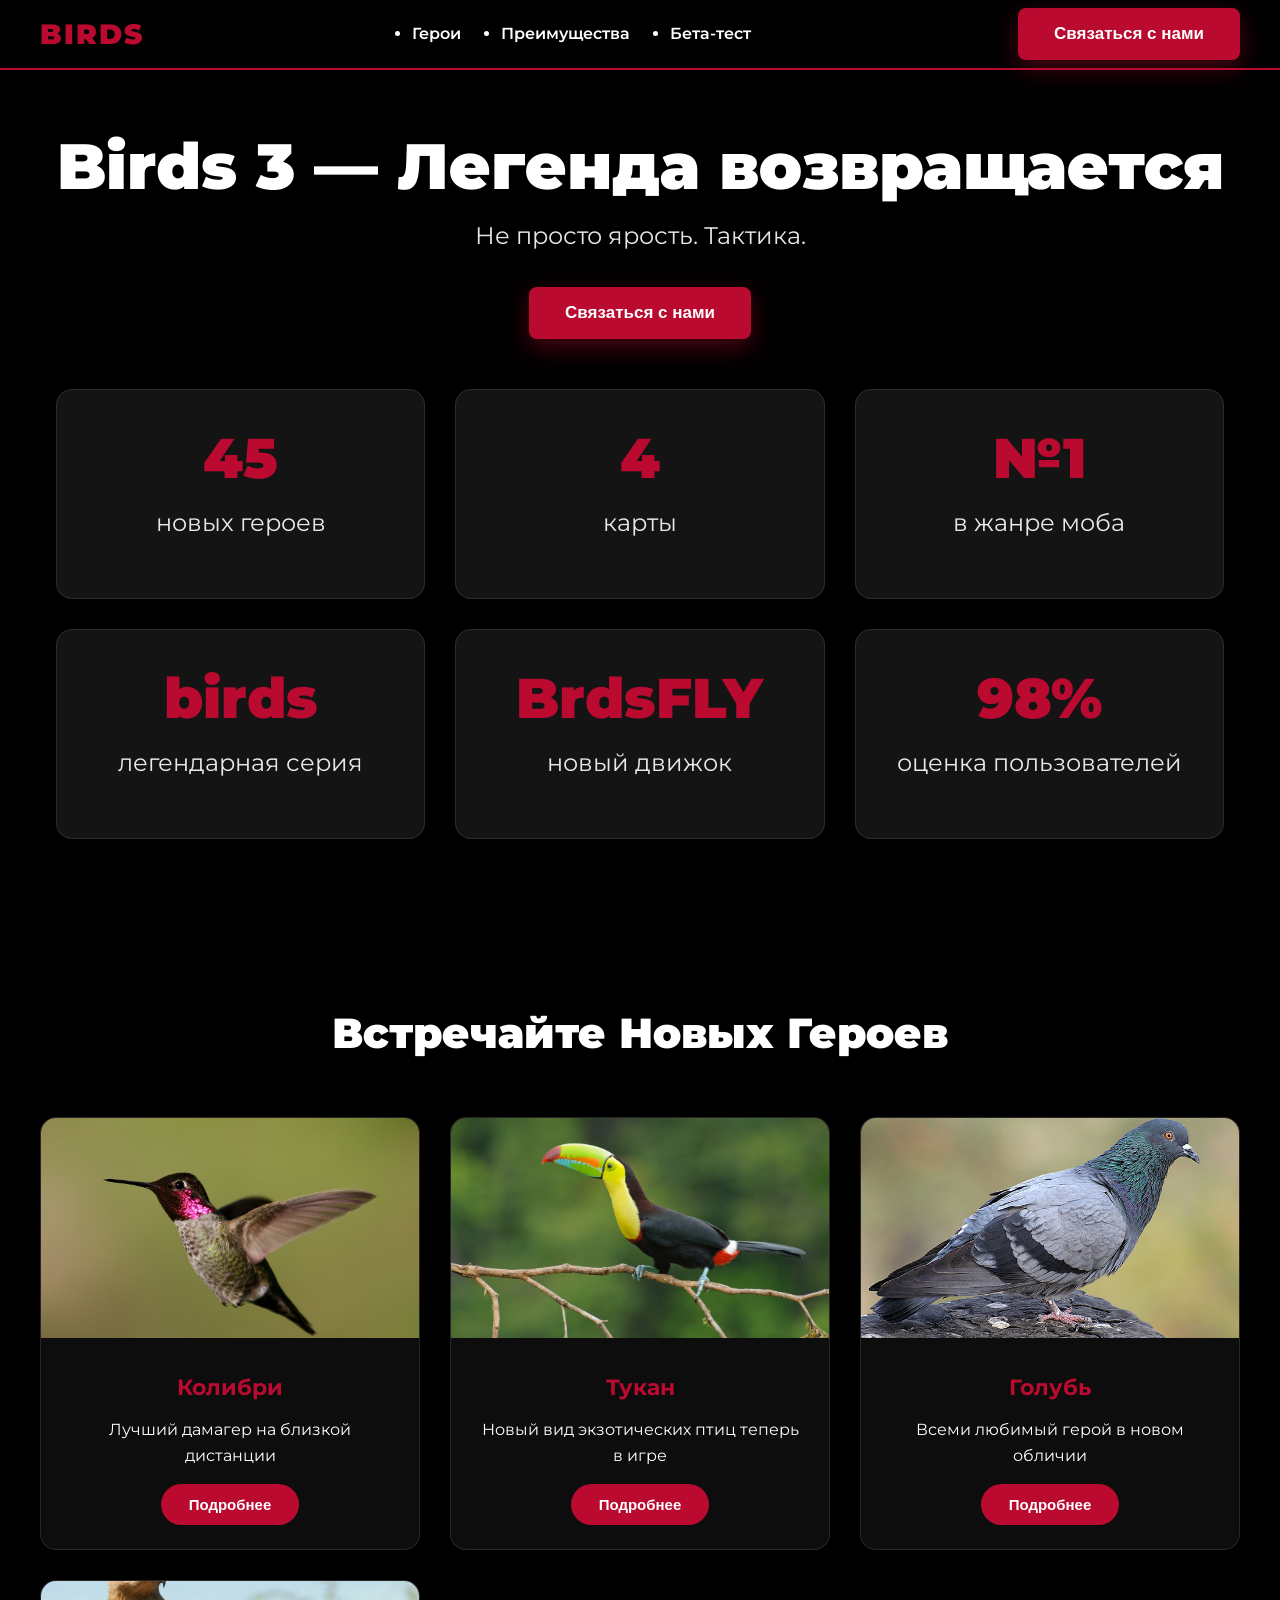
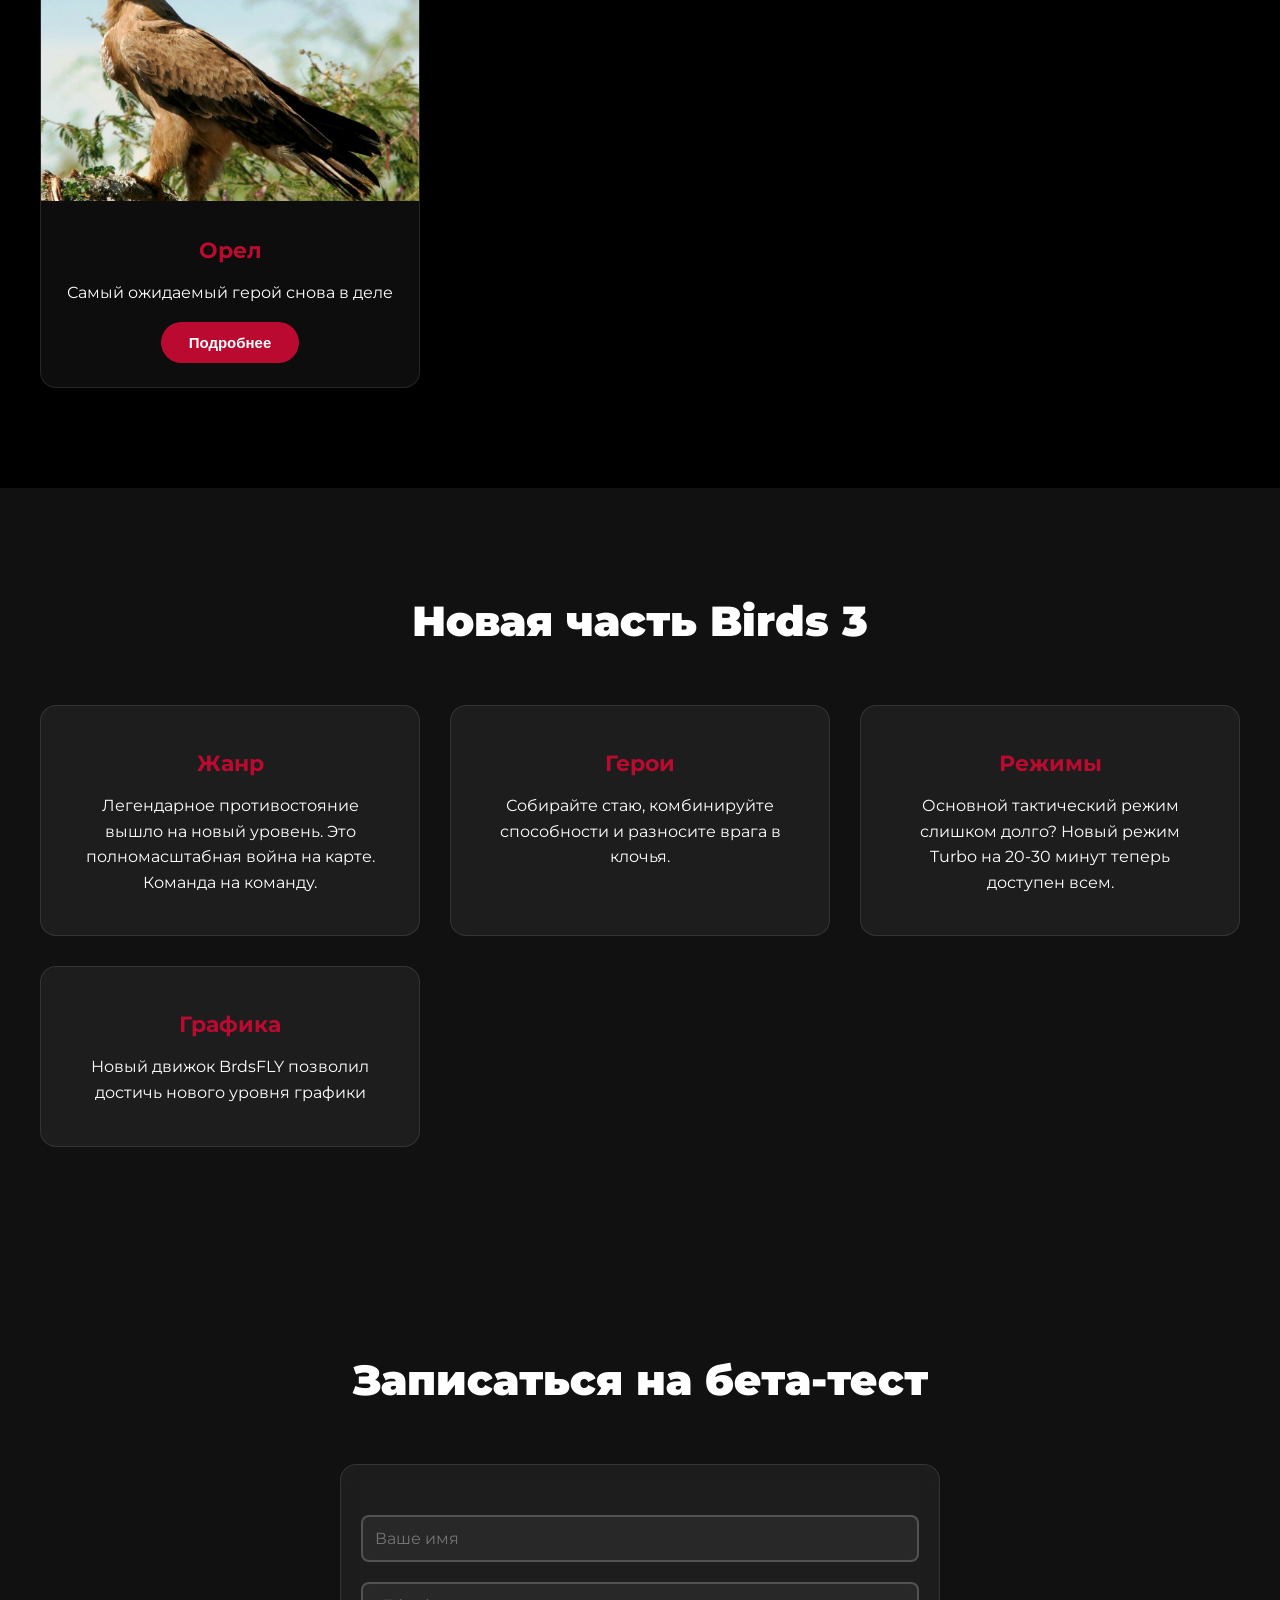
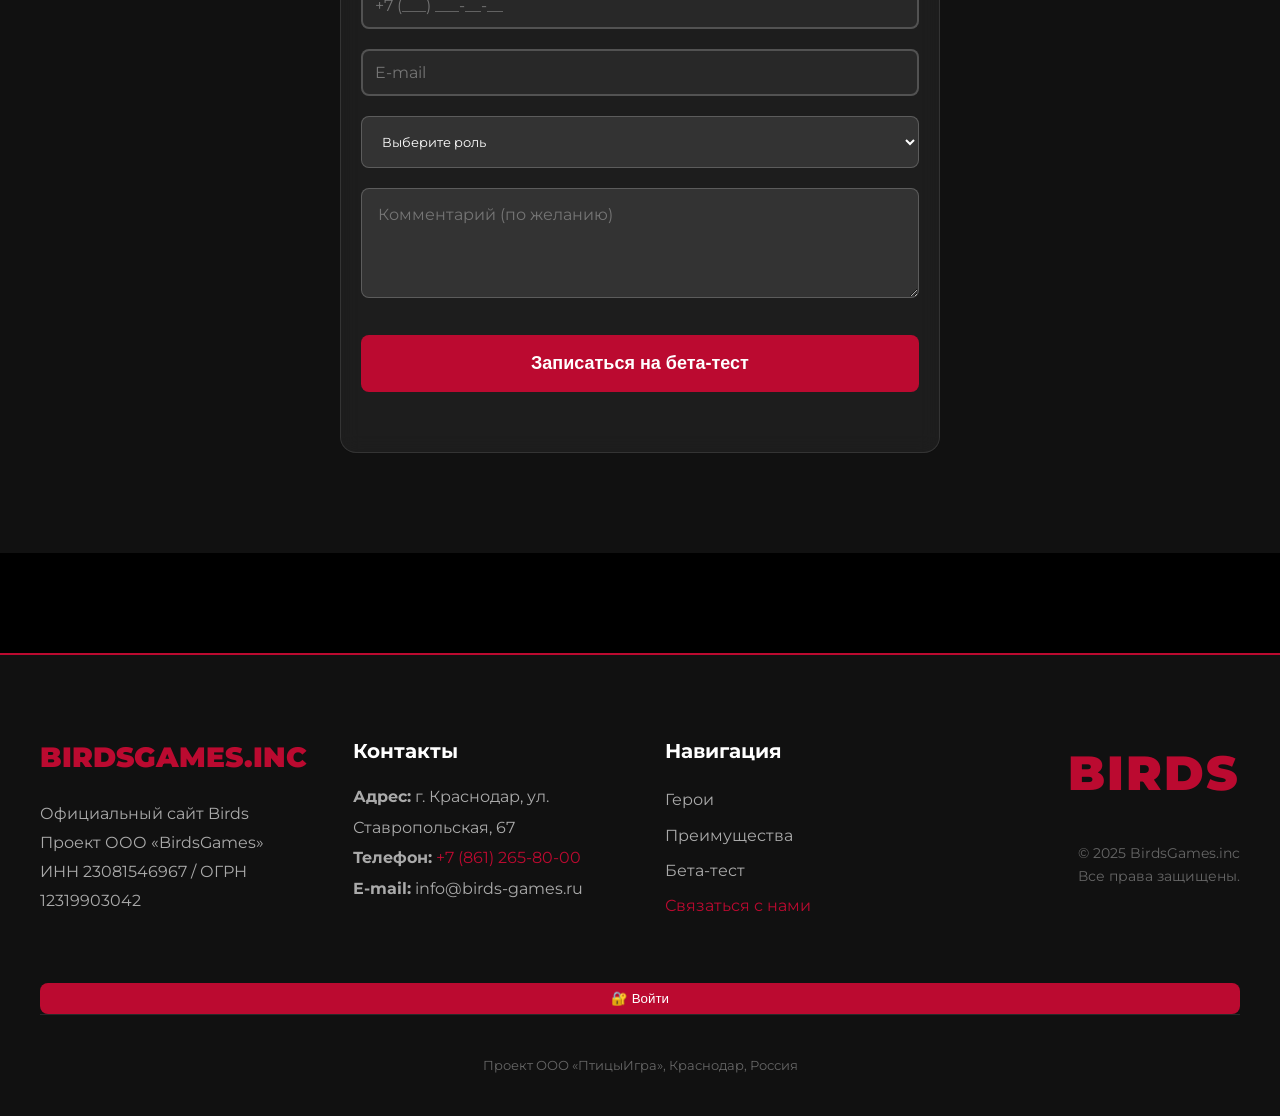
==== commit 9fd0e4b7: "Update index.html" ====
--- a/index.html
+++ b/index.html
@@ -259,7 +259,7 @@
     .tooltip ul strong { color: #fff; }
 
     .form-section { background: #111; }
-    form {
+    .beta-form {
       max-width: 600px;
       margin: 0 auto;
       background: rgba(255,255,255,0.05);
@@ -268,7 +268,7 @@
       backdrop-filter: blur(10px);
       border: 1px solid rgba(255,255,255,0.1);
     }
-    input, textarea, select {
+    .beta-form input, .beta-form textarea, .beta-form select {
       width: 100%;
       padding: 16px;
       margin: 10px 0;
@@ -278,7 +278,7 @@
       color: #fff;
       font-family: inherit;
     }
-    button[type="submit"] {
+    .beta-form button {
       width: 100%;
       background: var(--primary);
       color: #fff;
@@ -330,6 +330,7 @@
         color: #fff;
         font-weight: 600;
         font-size: 16px;
+        text-decoration: none;
         position: relative;
       }
       .nav-links a::after {
@@ -357,13 +358,13 @@
       .container { padding: 0 40px; }
     }
 
-    /* ТВОЯ МОДАЛЬНАЯ ФОРМА — ПОЛНОСТЬЮ КАК БЫЛО */
+    /* МОДАЛЬНАЯ ФОРМА */
     .overlay {
       display: none;
       position: fixed;
       top: 0; left: 0;
       width: 100%; height: 100%;
-      background: rgba(0,0,0,0.7);
+      background: rgba(0,0,0,0.8);
       z-index: 1000;
       backdrop-filter: blur(5px);
     }
@@ -420,34 +421,39 @@
     .checkbox-group label { font-weight:normal; font-size:14px; color:#aaa; line-height:1.4; }
     .privacy-link { color:var(--primary); text-decoration:none; font-weight:600; }
     .privacy-link:hover { text-decoration:underline; }
-    .submit-btn-desktop {
+    .submit-btn {
       width:100%; background:var(--primary); color:white; border:none; padding:15px;
       border-radius:8px; font-size:18px; font-weight:bold; cursor:pointer;
       transition:all 0.3s ease; text-transform:uppercase; letter-spacing:0.5px;
-      display:flex; align-items:center; justify-content:center; gap:10px;
-    }
-    .submit-btn-desktop:hover:not(:disabled) { transform:translateY(-2px); box-shadow:0 5px 15px rgba(187,10,48,0.4); }
-    .submit-btn-desktop:disabled { background:#bdc3c7; cursor:not-allowed; }
-    .submit-btn-mobile {
-      display:none; position:fixed; bottom:0; left:0; right:0; width:100%;
-      background:var(--primary); color:white; border:none; padding:20px;
-      font-size:18px; font-weight:bold; cursor:pointer; text-transform:uppercase;
-      letter-spacing:0.5px; z-index:1002; min-height:70px;
-      box-shadow:0 -2px 20px rgba(0,0,0,0.3);
-    }
-    .submit-btn-mobile:active:not(:disabled) { background:#cc0033; }
-    .submit-btn-mobile:disabled { background:#bdc3c7; cursor:not-allowed; }
-    @media (max-width:480px) {
-      .submit-btn-desktop { display:none; }
-      .submit-btn-mobile { display:block; }
-    }
+    }
+    .submit-btn:hover:not(:disabled) { transform:translateY(-2px); box-shadow:0 5px 15px rgba(187,10,48,0.4); }
+    .submit-btn:disabled { background:#bdc3c7; cursor:not-allowed; }
     .message { padding:15px; border-radius:8px; margin-bottom:20px; text-align:center; font-weight:600; flex-shrink:0; }
     .success { background:rgba(0,255,0,0.15); color:#0f0; border:1px solid rgba(0,255,0,0.3); }
     .error { background:rgba(255,0,0,0.15); color:#f66; border:1px solid rgba(255,0,0,0.3); }
+    .warning { background:rgba(255,255,0,0.15); color:#ff0; border:1px solid rgba(255,255,0,0.3); }
     .hidden { display:none; }
     .error-message { color:#e74c3c; font-size:12px; margin-top:5px; display:none; }
     .loading { display:inline-block; width:20px; height:20px; border:3px solid #ffffff; border-top-color:transparent; border-radius:50%; animation:spin 1s ease-in-out infinite; margin-right:10px; }
     @keyframes spin { to { transform:rotate(360deg); } }
+    
+    .auth-buttons {
+      margin-top: 20px;
+      display: flex;
+      gap: 1rem;
+      justify-content: center;
+    }
+    .auth-btn {
+      background: var(--primary);
+      color: white;
+      padding: 8px 20px;
+      border: none;
+      border-radius: 50px;
+      cursor: pointer;
+      font-weight: 600;
+      transition: all 0.3s;
+    }
+    .auth-btn:hover { transform: translateY(-2px); box-shadow: 0 5px 15px rgba(187,10,48,0.4); }
   </style>
 </head>
 <body>
@@ -460,7 +466,6 @@
         <li><a href="#models">Герои</a></li>
         <li><a href="#advantages">Преимущества</a></li>
         <li><a href="#betatest">Бета-тест</a></li>
-        
       </ul>
       <button class="btn open-form">Связаться с нами</button>
       <div class="burger" id="burger">
@@ -468,10 +473,9 @@
       </div>
     </nav>
     <ul class="mobile-menu" id="mobileMenu">
-      <li><a href="#models">Модели</a></li>
+      <li><a href="#models">Герои</a></li>
       <li><a href="#advantages">Преимущества</a></li>
-      <li><a href="#betatest">Тест-драйв</a></li>
-      
+      <li><a href="#betatest">Бета-тест</a></li>
       <li><a href="#" class="open-form">Связаться с нами</a></li>
     </ul>
   </header>
@@ -512,13 +516,13 @@
             <div class="detail-wrapper">
               <button class="detail-btn">Подробнее</button>
               <div class="tooltip">
-                <h4>Коллибри патч 0.34.2</h4>
+                <h4>Колибри патч 0.34.2</h4>
                 <ul>
                   <li><strong>Дистанция атаки:</strong> 20 см.</li>
                   <li><strong>Выносливость:</strong> 100 ед.</li>
-                  <li><strong>0-100 см/ч:</strong>  2. 5 сек.</li>
-                  <li><strong>Позиция:</strong> Kerry </li>
-                  <li><strong>Win-rate:</strong> 86% </li>
+                  <li><strong>0-100 см/ч:</strong> 2.5 сек.</li>
+                  <li><strong>Позиция:</strong> Керри</li>
+                  <li><strong>Win-rate:</strong> 86%</li>
                 </ul>
               </div>
             </div>
@@ -536,9 +540,9 @@
                 <ul>
                   <li><strong>Дистанция атаки:</strong> 40 см.</li>
                   <li><strong>Выносливость:</strong> 200 ед.</li>
-                  <li><strong>0-100 см/ч:</strong>  5 сек.</li>
-                  <li><strong>Позиция:</strong> Гнездо/3 </li>
-                  <li><strong>Win-rate:</strong> 83% </li>
+                  <li><strong>0-100 см/ч:</strong> 5 сек.</li>
+                  <li><strong>Позиция:</strong> Гнездо/3</li>
+                  <li><strong>Win-rate:</strong> 83%</li>
                 </ul>
               </div>
             </div>
@@ -556,9 +560,9 @@
                 <ul>
                   <li><strong>Дистанция атаки:</strong> 43-50 см.</li>
                   <li><strong>Выносливость:</strong> 150 ед.</li>
-                  <li><strong>0-100 см/ч:</strong>  4 сек.</li>
-                  <li><strong>Позиция:</strong> Kerry/3/Гнездо </li>
-                  <li><strong>Win-rate:</strong> 67% </li>
+                  <li><strong>0-100 см/ч:</strong> 4 сек.</li>
+                  <li><strong>Позиция:</strong> Керри/3/Гнездо</li>
+                  <li><strong>Win-rate:</strong> 67%</li>
                 </ul>
               </div>
             </div>
@@ -576,9 +580,9 @@
                 <ul>
                   <li><strong>Дистанция атаки:</strong> 100 см.</li>
                   <li><strong>Выносливость:</strong> 200 ед.</li>
-                  <li><strong>0-100 см/ч:</strong>  9.3 сек.</li>
-                  <li><strong>Позиция:</strong> Kerry </li>
-                  <li><strong>Win-rate:</strong> 78% </li>
+                  <li><strong>0-100 см/ч:</strong> 9.3 сек.</li>
+                  <li><strong>Позиция:</strong> Керри</li>
+                  <li><strong>Win-rate:</strong> 78%</li>
                 </ul>
               </div>
             </div>
@@ -591,7 +595,7 @@
   <!-- ПРЕИМУЩЕСТВА -->
   <section id="advantages" style="background:#111;">
     <div class="container">
-      <h2>Новая часть Birds3</h2>
+      <h2>Новая часть Birds 3</h2>
       <div class="models-grid">
         <div class="model-card">
           <div class="model-info" style="padding:40px;">
@@ -621,16 +625,16 @@
     </div>
   </section>
 
-  <!-- ТЕСТ-ДРАЙВ -->
+  <!-- БЕТА-ТЕСТ -->
   <section id="betatest" class="form-section">
     <div class="container">
       <h2>Записаться на бета-тест</h2>
-      <form id="betatestForm">
+      <form id="betatestForm" class="beta-form">
         <input type="text" placeholder="Ваше имя" required>
         <input type="tel" placeholder="+7 (___) ___-__-__" required>
         <input type="email" placeholder="E-mail" required>
         <select required>
-          <option value="" disabled selected>Выберите Роль</option>
+          <option value="" disabled selected>Выберите роль</option>
           <option>Игрок</option>
           <option>Модератор</option>
           <option>Тестер</option>
@@ -644,14 +648,14 @@
     </div>
   </section>
 
-  <!-- МОДАЛЬНАЯ ФОРМА -->
+  <!-- МОДАЛЬНАЯ ФОРМА ОБРАТНОЙ СВЯЗИ -->
   <div class="overlay" id="overlay">
     <div class="form-popup">
       <div class="form-header">
         <h2>Обратная связь</h2>
-        <button class="close-btn" onclick="closeForm()">×</button>
+        <button class="close-btn" id="closeFormBtn">×</button>
       </div>
-      <div id="message" class="message hidden"></div>
+      <div id="formMessage" class="message hidden"></div>
       <div class="form-content">
         <form id="feedbackForm" novalidate>
           <div class="form-group">
@@ -681,21 +685,17 @@
           <div class="checkbox-group">
             <input type="checkbox" id="privacyPolicy" name="privacyPolicy" required>
             <label for="privacyPolicy">
-              Я согласен с <a href="#" class="privacy-link" onclick="event.preventDefault(); showPrivacyPolicy()">политикой обработки персональных данных</a>
+              Я согласен с <a href="#" class="privacy-link" id="privacyLink">политикой обработки персональных данных</a>
             </label>
           </div>
           <div class="error-message" id="privacyError">Необходимо ваше согласие</div>
-          <button type="submit" class="submit-btn-desktop" id="submitBtnDesktop">
-            <span id="submitTextDesktop">Отправить сообщение</span>
-            <span id="submitLoadingDesktop" class="loading hidden"></span>
+          <button type="submit" class="submit-btn" id="submitBtn">
+            <span id="submitText">Отправить сообщение</span>
+            <span id="submitLoading" class="loading hidden"></span>
           </button>
         </form>
       </div>
     </div>
-    <button type="submit" class="submit-btn-mobile hidden" id="submitBtnMobile" form="feedbackForm">
-      <span id="submitTextMobile">Отправить сообщение</span>
-      <span id="submitLoadingMobile" class="loading hidden"></span>
-    </button>
   </div>
 
   <!-- ФУТЕР -->
@@ -723,7 +723,7 @@
           <ul style="list-style:none; color:#aaa; line-height:2.2;">
             <li><a href="#models" style="color:#aaa; text-decoration:none;">Герои</a></li>
             <li><a href="#advantages" style="color:#aaa; text-decoration:none;">Преимущества</a></li>
-            <li><a href="#betatest" style="color:#aaa; text-decoration:none;">Бета-драйв</a></li>
+            <li><a href="#betatest" style="color:#aaa; text-decoration:none;">Бета-тест</a></li>
             <li><a href="#" class="open-form" style="color:var(--primary); text-decoration:none;">Связаться с нами</a></li>
           </ul>
         </div>
@@ -737,228 +737,14 @@
           </p>
         </div>
       </div>
+      <div id="authButtonsContainer" class="auth-buttons"></div>
       <div style="text-align:center; padding-top:40px; border-top:1px solid rgba(255,255,255,0.1); color:#666; font-size:13px;">
-        <p>
-          Проект ООО «ПтицыИгра», Краснодар, Россия<br>
-        </p>
+        <p>Проект ООО «ПтицыИгра», Краснодар, Россия</p>
       </div>
     </div>
   </footer>
 
-  <!-- ВЕСЬ СКРИПТ -->
-  <script>
-    document.getElementById('burger').addEventListener('click', function() {
-      this.classList.toggle('active');
-      document.getElementById('mobileMenu').classList.toggle('active');
-    });
-
-    document.getElementById('betatestForm').addEventListener('submit', function(e) {
-      e.preventDefault();
-      document.getElementById('formStatus').textContent = 'Спасибо! Мы свяжемся с вами в ближайшее время.';
-      document.getElementById('formStatus').style.color = '#00ff00';
-      this.reset();
-    });
-
-    const FORMCARRY_FORM_ID = "jKnCo9CZ4ap";
-    const FORM_URL = `https://formcarry.com/s/${FORMCARRY_FORM_ID}`;
-    const FORM_STORAGE_KEY = 'feedback_form_data';
-    const overlay = document.getElementById('overlay');
-    const form = document.getElementById('feedbackForm');
-    const messageDiv = document.getElementById('message');
-    const submitBtnDesktop = document.getElementById('submitBtnDesktop');
-    const submitBtnMobile = document.getElementById('submitBtnMobile');
-    const submitTextDesktop = document.getElementById('submitTextDesktop');
-    const submitTextMobile = document.getElementById('submitTextMobile');
-    const submitLoadingDesktop = document.getElementById('submitLoadingDesktop');
-    const submitLoadingMobile = document.getElementById('submitLoadingMobile');
-    const phoneInput = document.getElementById('phone');
-    document.querySelectorAll('.open-form').forEach(btn => btn.addEventListener('click', openForm));
-
-    function openForm() {
-      overlay.style.display = 'block';
-      document.body.style.overflow = 'hidden';
-      history.pushState({ formOpen: true }, '', '#feedback');
-      toggleSubmitButtons();
-      restoreFormData();
-    }
-    function closeForm() {
-      overlay.style.display = 'none';
-      document.body.style.overflow = 'auto';
-      hideMessage();
-      clearErrors();
-      if (window.location.hash === '#feedback') history.back();
-    }
-    function toggleSubmitButtons() {
-      const isMobile = window.innerWidth <= 480;
-      if (isMobile) {
-        submitBtnMobile.classList.remove('hidden');
-        submitBtnDesktop.style.display = 'none';
-      } else {
-        submitBtnMobile.classList.add('hidden');
-        submitBtnDesktop.style.display = 'block';
-      }
-    }
-    window.addEventListener('resize', toggleSubmitButtons);
-    window.addEventListener('popstate', function(event) {
-      if (overlay.style.display === 'block') closeForm();
-    });
-    function validateForm() {
-      let isValid = true;
-      clearErrors();
-      const fullName = document.getElementById('fullName').value.trim();
-      if (!fullName) { showError('fullNameError', 'Пожалуйста, введите ваше ФИО'); isValid = false; }
-      const email = document.getElementById('email').value.trim();
-      const emailRegex = /^[^\s@]+@[^\s@]+\.[^\s@]+$/;
-      if (!email) { showError('emailError', 'Пожалуйста, введите email'); isValid = false; }
-      else if (!emailRegex.test(email)) { showError('emailError', 'Пожалуйста, введите корректный email'); isValid = false; }
-      const phone = phoneInput.value.trim();
-      if (phone && phone !== '+7 (___) ___-__-__') {
-        const cleanPhone = phone.replace(/[^\d+]/g, '');
-        if (cleanPhone.length < 11) { showError('phoneError', 'Номер телефона должен содержать 11 цифр'); isValid = false; }
-      }
-      const message = document.getElementById('messageText').value.trim();
-      if (!message) { showError('messageError', 'Пожалуйста, введите ваше сообщение'); isValid = false; }
-      const privacyPolicy = document.getElementById('privacyPolicy').checked;
-      if (!privacyPolicy) { showError('privacyError', 'Необходимо ваше согласие с политикой обработки данных'); isValid = false; }
-      return isValid;
-    }
-    function showError(elementId, message) {
-      const errorElement = document.getElementById(elementId);
-      errorElement.textContent = message;
-      errorElement.style.display = 'block';
-      const inputId = elementId.replace('Error', '');
-      const inputElement = document.getElementById(inputId);
-      if (inputElement) inputElement.classList.add('error');
-    }
-    function clearErrors() {
-      document.querySelectorAll('.error-message').forEach(el => el.style.display = 'none');
-      document.querySelectorAll('input, textarea').forEach(el => el.classList.remove('error'));
-    }
-    function formatPhoneNumber(value) {
-      let numbers = value.replace(/\D/g, '');
-      if (numbers.startsWith('7') || numbers.startsWith('8')) numbers = '7' + numbers.substring(1);
-      numbers = numbers.substring(0, 11);
-      if (numbers.length === 0) return '';
-      else if (numbers.length <= 1) return '+7';
-      else if (numbers.length <= 4) return `+7 (${numbers.substring(1, 4)}`;
-      else if (numbers.length <= 7) return `+7 (${numbers.substring(1, 4)}) ${numbers.substring(4, 7)}`;
-      else if (numbers.length <= 9) return `+7 (${numbers.substring(1, 4)}) ${numbers.substring(4, 7)}-${numbers.substring(7, 9)}`;
-      else return `+7 (${numbers.substring(1, 4)}) ${numbers.substring(4, 7)}-${numbers.substring(7, 9)}-${numbers.substring(9, 11)}`;
-    }
-    phoneInput.addEventListener('input', function(e) {
-      const oldValue = e.target.value;
-      const newValue = formatPhoneNumber(oldValue);
-      e.target.value = newValue;
-      saveFormData();
-      if (e.target.classList.contains('error')) {
-        const errorElement = document.getElementById('phoneError');
-        if (errorElement) { errorElement.style.display = 'none'; e.target.classList.remove('error'); }
-      }
-    });
-    function saveFormData() {
-      const formData = {
-        fullName: document.getElementById('fullName').value,
-        email: document.getElementById('email').value,
-        phone: document.getElementById('phone').value,
-        organization: document.getElementById('organization').value,
-        message: document.getElementById('messageText').value,
-        privacyPolicy: document.getElementById('privacyPolicy').checked
-      };
-      localStorage.setItem(FORM_STORAGE_KEY, JSON.stringify(formData));
-    }
-    function restoreFormData() {
-      const savedData = localStorage.getItem(FORM_STORAGE_KEY);
-      if (savedData) {
-        try {
-          const formData = JSON.parse(savedData);
-          document.getElementById('fullName').value = formData.fullName || '';
-          document.getElementById('email').value = formData.email || '';
-          if (formData.phone && formData.phone !== '+7 (___) ___-__-__') {
-            phoneInput.value = formatPhoneNumber(formData.phone);
-          } else {
-            phoneInput.value = formData.phone || '';
-          }
-          document.getElementById('organization').value = formData.organization || '';
-          document.getElementById('messageText').value = formData.message || '';
-          document.getElementById('privacyPolicy').checked = formData.privacyPolicy || false;
-        } catch (e) { console.error('Ошибка восстановления данных:', e); }
-      }
-    }
-    function clearFormData() {
-      localStorage.removeItem(FORM_STORAGE_KEY);
-      form.reset();
-      clearErrors();
-    }
-    function showMessage(text, type) {
-      messageDiv.textContent = text;
-      messageDiv.className = `message ${type}`;
-      messageDiv.classList.remove('hidden');
-      if (type === 'success') setTimeout(hideMessage, 5000);
-    }
-    function hideMessage() { messageDiv.classList.add('hidden'); }
-    function showPrivacyPolicy() {
-      alert('Политика обработки персональных данных\n\nМы обязуемся защищать ваши персональные данные и использовать их только для обработки вашего запроса.');
-    }
-    async function submitForm() {
-      if (!validateForm()) {
-        showMessage('Пожалуйста, исправьте ошибки в форме', 'error');
-        return;
-      }
-      submitBtnDesktop.disabled = true;
-      submitBtnMobile.disabled = true;
-      submitTextDesktop.classList.add('hidden');
-      submitTextMobile.classList.add('hidden');
-      submitLoadingDesktop.classList.remove('hidden');
-      submitLoadingMobile.classList.remove('hidden');
-      hideMessage();
-      try {
-        const formData = new FormData(form);
-        const response = await fetch(FORM_URL, { method: 'POST', body: formData });
-        const result = await response.json();
-        if (response.ok && result.code === 200) {
-          showMessage('Ваше сообщение успешно отправлено! Мы свяжемся с вами в ближайшее время.', 'success');
-          clearFormData();
-          setTimeout(() => { closeForm(); }, 3000);
-        } else {
-          throw new Error(result.message || 'Ошибка отправки формы');
-        }
-      } catch (error) {
-        console.error('Ошибка:', error);
-        showMessage('Готово.', 'error');
-      } finally {
-        submitBtnDesktop.disabled = false;
-        submitBtnMobile.disabled = false;
-        submitTextDesktop.classList.remove('hidden');
-        submitTextMobile.classList.remove('hidden');
-        submitLoadingDesktop.classList.add('hidden');
-        submitLoadingMobile.classList.add('hidden');
-      }
-    }
-    form.addEventListener('submit', function(e) {
-      e.preventDefault();
-      submitForm();
-    });
-    form.addEventListener('input', function(event) {
-      if (event.target !== phoneInput) saveFormData();
-      const target = event.target;
-      if (target.classList.contains('error')) {
-        const errorId = target.id + 'Error';
-        const errorElement = document.getElementById(errorId);
-        if (errorElement) { errorElement.style.display = 'none'; target.classList.remove('error'); }
-      }
-    });
-    form.addEventListener('change', function(event) {
-      if (event.target !== phoneInput) saveFormData();
-    });
-    overlay.addEventListener('click', function(e) {
-      if (e.target === overlay) closeForm();
-    });
-    document.addEventListener('keydown', function(e) {
-      if (e.key === 'Escape' && overlay.style.display === 'block') closeForm();
-    });
-    document.addEventListener('DOMContentLoaded', function() {
-      if (window.location.hash === '#feedback') openForm();
-    });
-  </script>
+  <!-- ПОДКЛЮЧЕНИЕ СКРИПТА -->
+  <script src="script.js"></script>
 </body>
 </html>
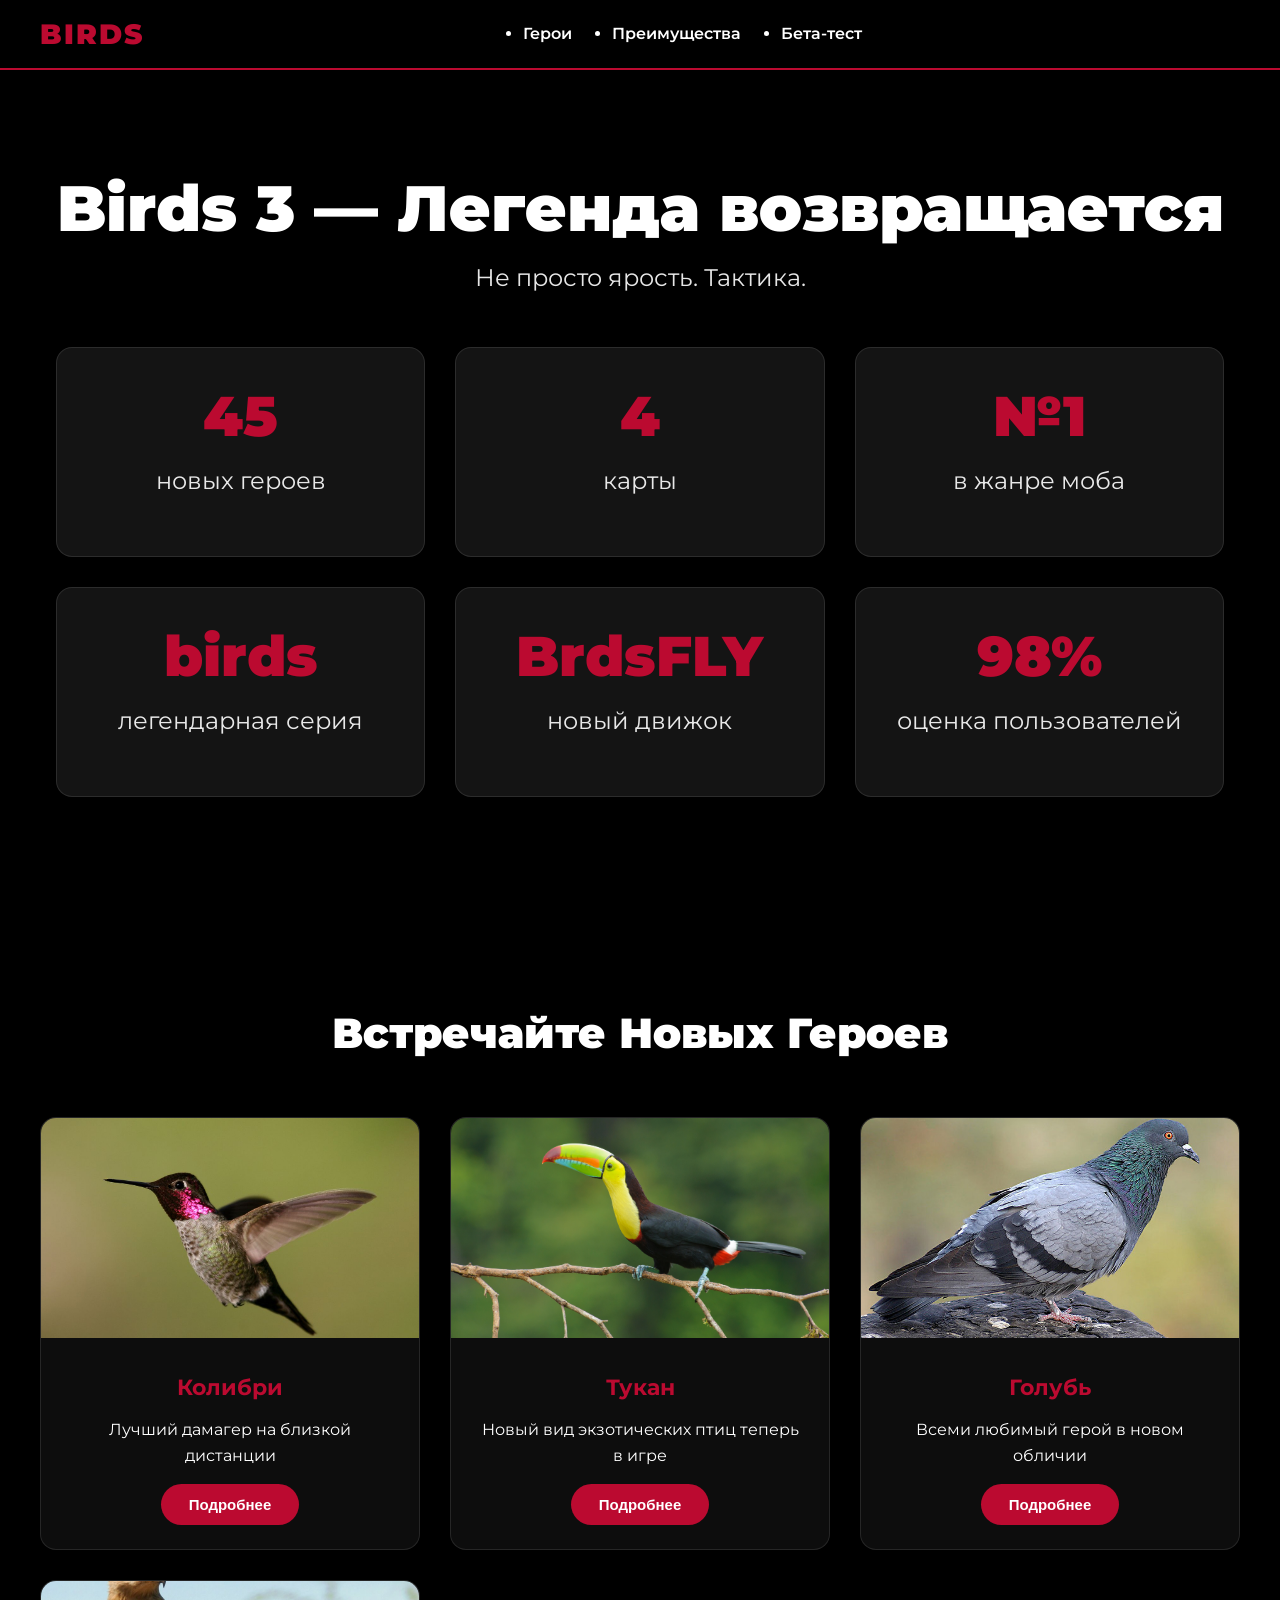
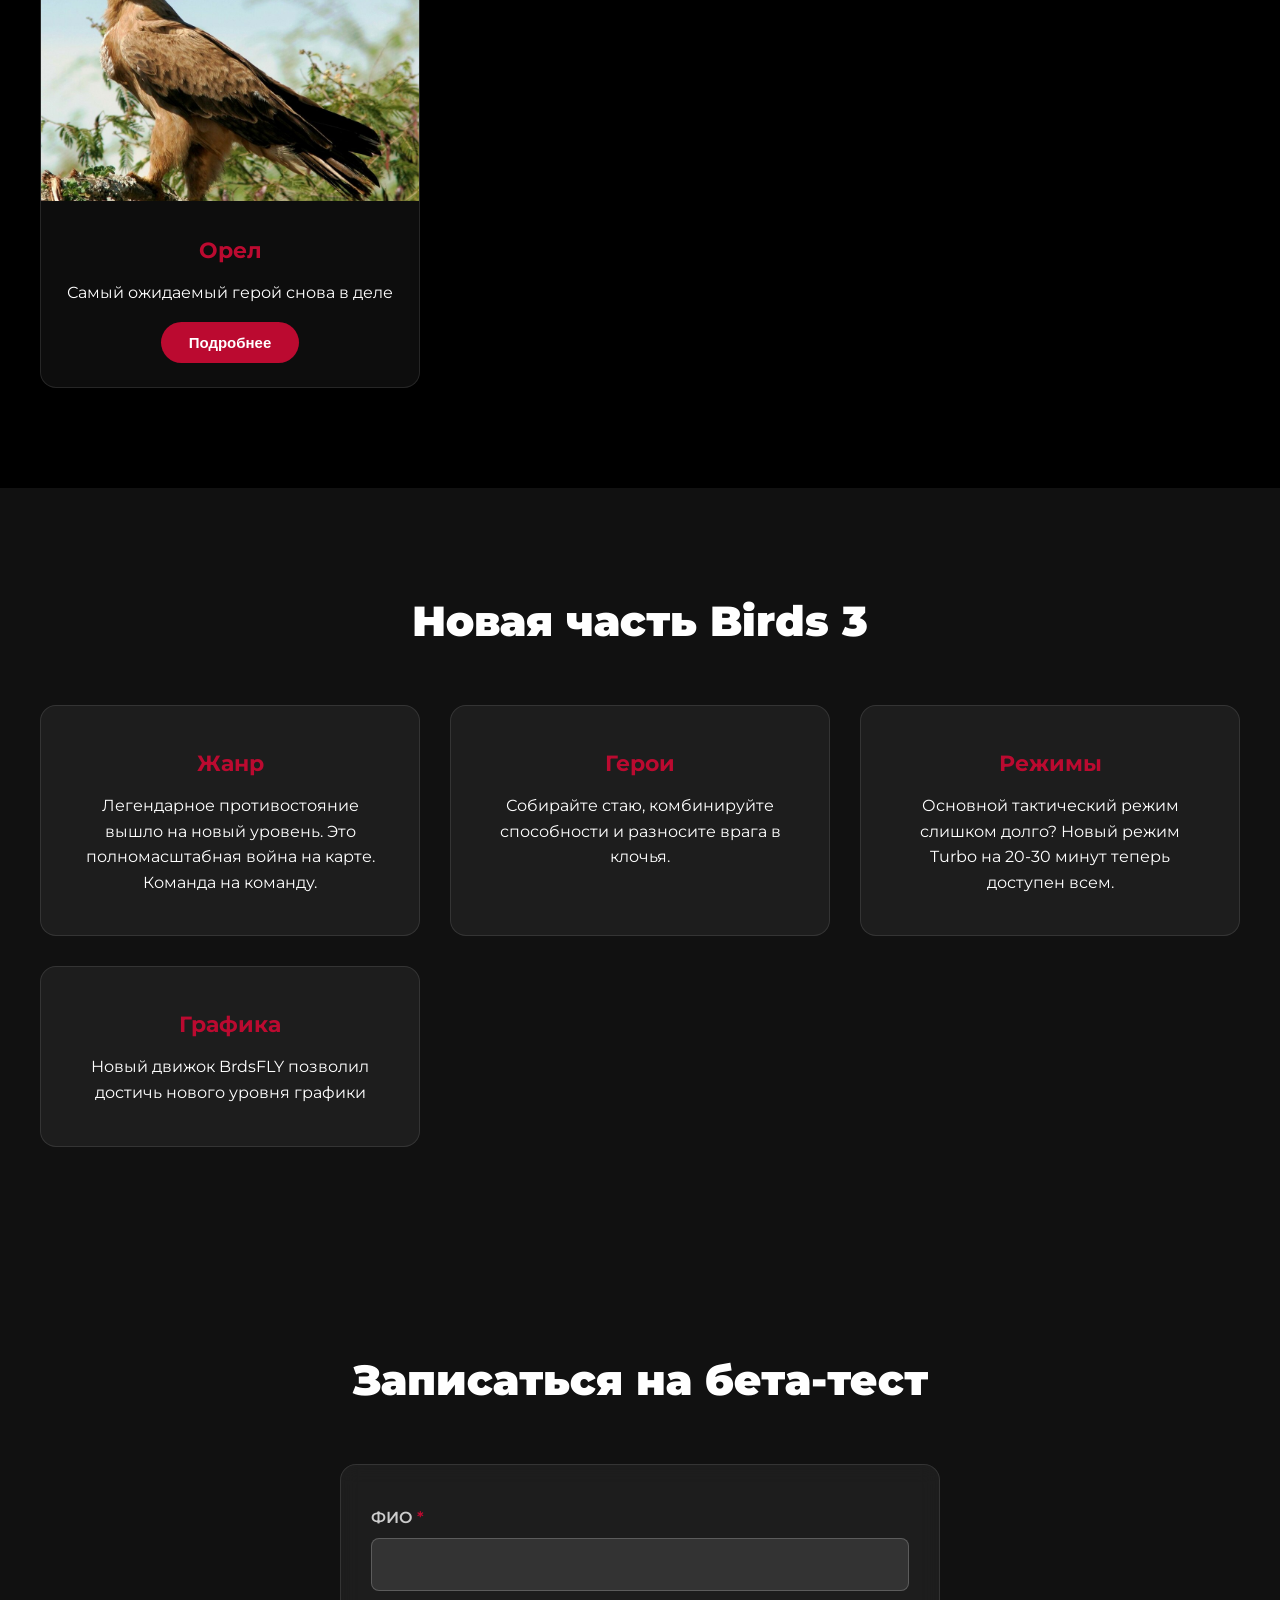
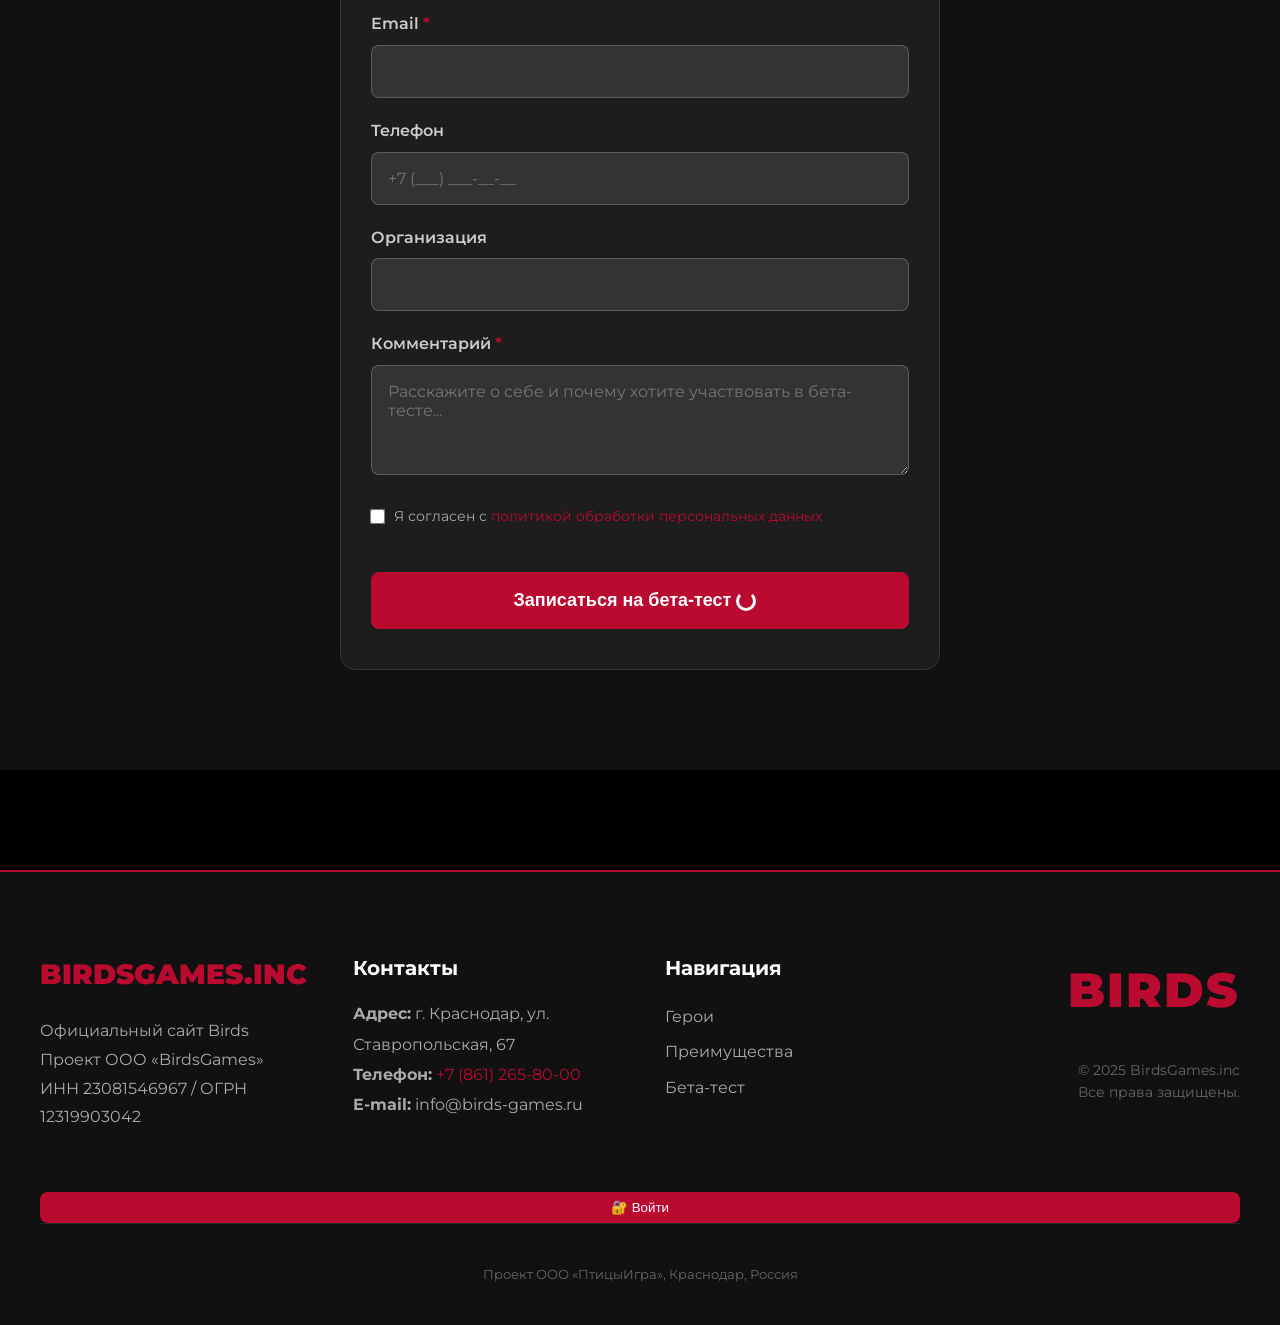
==== commit a428da7b: "Update index.html" ====
--- a/index.html
+++ b/index.html
@@ -263,20 +263,69 @@
       max-width: 600px;
       margin: 0 auto;
       background: rgba(255,255,255,0.05);
-      padding: 40px 20px;
+      padding: 40px 30px;
       border-radius: 16px;
       backdrop-filter: blur(10px);
       border: 1px solid rgba(255,255,255,0.1);
     }
-    .beta-form input, .beta-form textarea, .beta-form select {
+    .beta-form .form-group {
+      margin-bottom: 20px;
+    }
+    .beta-form label {
+      display: block;
+      margin-bottom: 8px;
+      font-weight: 600;
+      color: #ccc;
+    }
+    .beta-form .required::after {
+      content: " *";
+      color: var(--primary);
+    }
+    .beta-form input, .beta-form textarea {
       width: 100%;
       padding: 16px;
-      margin: 10px 0;
       background: rgba(255,255,255,0.1);
       border: 1px solid rgba(255,255,255,0.2);
       border-radius: 8px;
       color: #fff;
       font-family: inherit;
+      font-size: 16px;
+    }
+    .beta-form input:focus, .beta-form textarea:focus {
+      outline: none;
+      border-color: var(--primary);
+    }
+    .beta-form input.error, .beta-form textarea.error {
+      border-color: #e74c3c;
+    }
+    .beta-form .error-message {
+      color: #e74c3c;
+      font-size: 12px;
+      margin-top: 5px;
+      display: none;
+    }
+    .checkbox-group {
+      display: flex;
+      align-items: flex-start;
+      gap: 10px;
+      margin: 25px 0;
+    }
+    .checkbox-group input {
+      width: auto;
+      margin-top: 3px;
+      transform: scale(1.2);
+      accent-color: var(--primary);
+    }
+    .checkbox-group label {
+      font-weight: normal;
+      font-size: 14px;
+      color: #aaa;
+      line-height: 1.4;
+      margin: 0;
+    }
+    .privacy-link {
+      color: var(--primary);
+      text-decoration: none;
     }
     .beta-form button {
       width: 100%;
@@ -289,6 +338,15 @@
       font-weight: 700;
       cursor: pointer;
       margin-top: 20px;
+      transition: all 0.3s;
+    }
+    .beta-form button:hover {
+      transform: translateY(-2px);
+      box-shadow: 0 5px 15px rgba(187,10,48,0.4);
+    }
+    .beta-form button:disabled {
+      opacity: 0.6;
+      cursor: not-allowed;
     }
 
     footer {
@@ -358,85 +416,92 @@
       .container { padding: 0 40px; }
     }
 
-    /* МОДАЛЬНАЯ ФОРМА */
-    .overlay {
-      display: none;
+    /* СООБЩЕНИЯ */
+    .message {
+      padding: 15px;
+      border-radius: 8px;
+      margin-bottom: 20px;
+      text-align: center;
+      font-weight: 600;
+    }
+    .message.success {
+      background: rgba(0,255,0,0.15);
+      color: #0f0;
+      border: 1px solid rgba(0,255,0,0.3);
+    }
+    .message.error {
+      background: rgba(255,0,0,0.15);
+      color: #f66;
+      border: 1px solid rgba(255,0,0,0.3);
+    }
+    .message.warning {
+      background: rgba(255,255,0,0.15);
+      color: #ff0;
+      border: 1px solid rgba(255,255,0,0.3);
+    }
+    .hidden { display: none; }
+    
+    .loading {
+      display: inline-block;
+      width: 20px;
+      height: 20px;
+      border: 3px solid #fff;
+      border-top-color: transparent;
+      border-radius: 50%;
+      animation: spin 1s ease-in-out infinite;
+      margin-right: 10px;
+      vertical-align: middle;
+    }
+    @keyframes spin { to { transform: rotate(360deg); } }
+    
+    /* МОДАЛЬНОЕ ОКНО ДЛЯ ЛОГИНА/ПАРОЛЯ */
+    .credentials-modal {
       position: fixed;
-      top: 0; left: 0;
-      width: 100%; height: 100%;
-      background: rgba(0,0,0,0.8);
-      z-index: 1000;
-      backdrop-filter: blur(5px);
-    }
-    .form-popup {
-      position: fixed;
-      top: 50%; left: 50%;
+      top: 50%;
+      left: 50%;
       transform: translate(-50%, -50%);
       background: #111;
-      padding: 30px;
-      border-radius: 15px;
-      box-shadow: 0 10px 30px rgba(0,0,0,0.3);
+      padding: 2rem;
+      border-radius: 1rem;
       z-index: 1001;
-      width: 95%;
-      max-width: 500px;
-      max-height: 95vh;
-      display: flex;
-      flex-direction: column;
       border: 2px solid var(--primary);
-    }
-    @media (max-width: 480px) {
-      .form-popup { width: 100%; height: 100%; border-radius: 0; padding: 20px 20px 80px 20px; }
-    }
-    .form-header {
-      display: flex;
-      justify-content: space-between;
-      align-items: center;
-      margin-bottom: 25px;
-      padding-bottom: 15px;
-      border-bottom: 2px solid rgba(255,255,255,0.1);
-      flex-shrink: 0;
-    }
-    .form-header h2 { color: var(--primary); font-size: 24px; font-weight: 900; }
-    .close-btn {
-      background: none; border: none; font-size: 28px; cursor: pointer; color: #aaa;
-      width: 40px; height: 40px; border-radius: 50%; display: flex; align-items: center; justify-content: center;
-      transition: background 0.3s;
-    }
-    .close-btn:hover { background: rgba(255,255,255,0.1); color:#fff; }
-    .form-content { flex: 1; overflow-y: auto; padding-right: 5px; margin-bottom: 20px; }
-    .form-content::-webkit-scrollbar { width:6px; }
-    .form-content::-webkit-scrollbar-track { background:rgba(255,255,255,0.05); border-radius:3px; }
-    .form-content::-webkit-scrollbar-thumb { background:rgba(255,255,255,0.3); border-radius:3px; }
-    .form-group { margin-bottom:20px; }
-    label { display:block; margin-bottom:8px; font-weight:600; color:#ccc; }
-    .required::after { content:" *"; color:var(--primary); }
-    input[type="text"], input[type="email"], input[type="tel"], textarea {
-      width:100%; padding:12px; background:rgba(255,255,255,0.05); border:2px solid rgba(255,255,255,0.2);
-      border-radius:8px; font-size:16px; color:#fff; transition:all 0.3s;
-    }
-    input:focus, textarea:focus { outline:none; border-color:var(--primary); box-shadow:0 0 0 3px rgba(187,10,48,0.1); }
-    input.error, textarea.error { border-color:#e74c3c; }
-    .checkbox-group { display:flex; align-items:flex-start; gap:10px; margin:25px 0; }
-    .checkbox-group input { margin-top:3px; transform:scale(1.2); accent-color:var(--primary); }
-    .checkbox-group label { font-weight:normal; font-size:14px; color:#aaa; line-height:1.4; }
-    .privacy-link { color:var(--primary); text-decoration:none; font-weight:600; }
-    .privacy-link:hover { text-decoration:underline; }
-    .submit-btn {
-      width:100%; background:var(--primary); color:white; border:none; padding:15px;
-      border-radius:8px; font-size:18px; font-weight:bold; cursor:pointer;
-      transition:all 0.3s ease; text-transform:uppercase; letter-spacing:0.5px;
-    }
-    .submit-btn:hover:not(:disabled) { transform:translateY(-2px); box-shadow:0 5px 15px rgba(187,10,48,0.4); }
-    .submit-btn:disabled { background:#bdc3c7; cursor:not-allowed; }
-    .message { padding:15px; border-radius:8px; margin-bottom:20px; text-align:center; font-weight:600; flex-shrink:0; }
-    .success { background:rgba(0,255,0,0.15); color:#0f0; border:1px solid rgba(0,255,0,0.3); }
-    .error { background:rgba(255,0,0,0.15); color:#f66; border:1px solid rgba(255,0,0,0.3); }
-    .warning { background:rgba(255,255,0,0.15); color:#ff0; border:1px solid rgba(255,255,0,0.3); }
-    .hidden { display:none; }
-    .error-message { color:#e74c3c; font-size:12px; margin-top:5px; display:none; }
-    .loading { display:inline-block; width:20px; height:20px; border:3px solid #ffffff; border-top-color:transparent; border-radius:50%; animation:spin 1s ease-in-out infinite; margin-right:10px; }
-    @keyframes spin { to { transform:rotate(360deg); } }
+      max-width: 400px;
+      width: 90%;
+      text-align: center;
+    }
+    .credentials-modal h3 {
+      color: var(--primary);
+      margin-bottom: 1rem;
+    }
+    .credentials-modal code {
+      display: block;
+      background: #222;
+      padding: 0.5rem;
+      border-radius: 0.5rem;
+      margin: 0.5rem 0;
+      word-break: break-all;
+      font-size: 1.1rem;
+    }
+    .credentials-modal button {
+      background: var(--primary);
+      color: white;
+      padding: 0.5rem 1rem;
+      border: none;
+      border-radius: 0.5rem;
+      cursor: pointer;
+      margin-top: 1rem;
+    }
+    .overlay-modal {
+      position: fixed;
+      top: 0;
+      left: 0;
+      right: 0;
+      bottom: 0;
+      background: rgba(0,0,0,0.7);
+      z-index: 1000;
+    }
     
+    /* КНОПКИ АВТОРИЗАЦИИ */
     .auth-buttons {
       margin-top: 20px;
       display: flex;
@@ -453,7 +518,17 @@
       font-weight: 600;
       transition: all 0.3s;
     }
-    .auth-btn:hover { transform: translateY(-2px); box-shadow: 0 5px 15px rgba(187,10,48,0.4); }
+    .auth-btn:hover {
+      transform: translateY(-2px);
+      box-shadow: 0 5px 15px rgba(187,10,48,0.4);
+    }
+    .user-info {
+      color: var(--primary);
+      font-weight: bold;
+      padding: 8px 15px;
+      background: rgba(187,10,48,0.2);
+      border-radius: 50px;
+    }
   </style>
 </head>
 <body>
@@ -467,7 +542,7 @@
         <li><a href="#advantages">Преимущества</a></li>
         <li><a href="#betatest">Бета-тест</a></li>
       </ul>
-      <button class="btn open-form">Связаться с нами</button>
+      <div id="headerAuth"></div>
       <div class="burger" id="burger">
         <span></span><span></span><span></span>
       </div>
@@ -476,7 +551,6 @@
       <li><a href="#models">Герои</a></li>
       <li><a href="#advantages">Преимущества</a></li>
       <li><a href="#betatest">Бета-тест</a></li>
-      <li><a href="#" class="open-form">Связаться с нами</a></li>
     </ul>
   </header>
 
@@ -490,7 +564,6 @@
       <div class="hero-content">
         <h1>Birds 3 — Легенда возвращается</h1>
         <p>Не просто ярость. Тактика.</p>
-        <button class="btn open-form">Связаться с нами</button>
         <div class="stats">
           <div class="stat"><h3>45</h3><p>новых героев</p></div>
           <div class="stat"><h3>4</h3><p>карты</p></div>
@@ -625,78 +698,57 @@
     </div>
   </section>
 
-  <!-- БЕТА-ТЕСТ -->
+  <!-- БЕТА-ТЕСТ (ОСНОВНАЯ ФОРМА) -->
   <section id="betatest" class="form-section">
     <div class="container">
       <h2>Записаться на бета-тест</h2>
-      <form id="betatestForm" class="beta-form">
-        <input type="text" placeholder="Ваше имя" required>
-        <input type="tel" placeholder="+7 (___) ___-__-__" required>
-        <input type="email" placeholder="E-mail" required>
-        <select required>
-          <option value="" disabled selected>Выберите роль</option>
-          <option>Игрок</option>
-          <option>Модератор</option>
-          <option>Тестер</option>
-          <option>Дизайнер птиц</option>
-          <option>Дизайнер карт</option>
-        </select>
-        <textarea placeholder="Комментарий (по желанию)" rows="4"></textarea>
-        <button type="submit">Записаться на бета-тест</button>
-        <p id="formStatus" style="margin-top:20px; text-align:center; font-weight:600;"></p>
+      <form id="betaForm" class="beta-form">
+        <div id="formMessage" class="message hidden"></div>
+        
+        <div class="form-group">
+          <label for="fullname" class="required">ФИО</label>
+          <input type="text" id="fullname" name="fullname" required>
+          <div class="error-message" id="fullnameError">Пожалуйста, введите ваше ФИО</div>
+        </div>
+        
+        <div class="form-group">
+          <label for="email" class="required">Email</label>
+          <input type="email" id="email" name="email" required>
+          <div class="error-message" id="emailError">Пожалуйста, введите корректный email</div>
+        </div>
+        
+        <div class="form-group">
+          <label for="phone">Телефон</label>
+          <input type="tel" id="phone" name="phone" placeholder="+7 (___) ___-__-__">
+          <div class="error-message" id="phoneError">Пожалуйста, введите корректный номер телефона</div>
+        </div>
+        
+        <div class="form-group">
+          <label for="organization">Организация</label>
+          <input type="text" id="organization" name="organization">
+        </div>
+        
+        <div class="form-group">
+          <label for="message" class="required">Комментарий</label>
+          <textarea id="message" name="message" rows="4" required placeholder="Расскажите о себе и почему хотите участвовать в бета-тесте..."></textarea>
+          <div class="error-message" id="messageError">Пожалуйста, введите комментарий</div>
+        </div>
+        
+        <div class="checkbox-group">
+          <input type="checkbox" id="privacy" name="privacy" required>
+          <label for="privacy">
+            Я согласен с <a href="#" class="privacy-link" id="privacyLink">политикой обработки персональных данных</a>
+          </label>
+        </div>
+        <div class="error-message" id="privacyError">Необходимо ваше согласие</div>
+        
+        <button type="submit" id="submitBtn">
+          <span id="submitText">Записаться на бета-тест</span>
+          <span id="submitLoading" class="loading hidden"></span>
+        </button>
       </form>
     </div>
   </section>
-
-  <!-- МОДАЛЬНАЯ ФОРМА ОБРАТНОЙ СВЯЗИ -->
-  <div class="overlay" id="overlay">
-    <div class="form-popup">
-      <div class="form-header">
-        <h2>Обратная связь</h2>
-        <button class="close-btn" id="closeFormBtn">×</button>
-      </div>
-      <div id="formMessage" class="message hidden"></div>
-      <div class="form-content">
-        <form id="feedbackForm" novalidate>
-          <div class="form-group">
-            <label for="fullName" class="required">ФИО</label>
-            <input type="text" id="fullName" name="fullName" required>
-            <div class="error-message" id="fullNameError">Пожалуйста, введите ваше ФИО</div>
-          </div>
-          <div class="form-group">
-            <label for="email" class="required">Email</label>
-            <input type="email" id="email" name="email" required>
-            <div class="error-message" id="emailError">Пожалуйста, введите корректный email</div>
-          </div>
-          <div class="form-group">
-            <label for="phone">Телефон</label>
-            <input type="tel" id="phone" name="phone" placeholder="+7 (___) ___-__-__">
-            <div class="error-message" id="phoneError">Пожалуйста, введите корректный номер телефона</div>
-          </div>
-          <div class="form-group">
-            <label for="organization">Организация</label>
-            <input type="text" id="organization" name="organization">
-          </div>
-          <div class="form-group">
-            <label for="messageText" class="required">Сообщение</label>
-            <textarea id="messageText" name="message" required placeholder="Расскажите, чем мы можем вам помочь..."></textarea>
-            <div class="error-message" id="messageError">Пожалуйста, введите ваше сообщение</div>
-          </div>
-          <div class="checkbox-group">
-            <input type="checkbox" id="privacyPolicy" name="privacyPolicy" required>
-            <label for="privacyPolicy">
-              Я согласен с <a href="#" class="privacy-link" id="privacyLink">политикой обработки персональных данных</a>
-            </label>
-          </div>
-          <div class="error-message" id="privacyError">Необходимо ваше согласие</div>
-          <button type="submit" class="submit-btn" id="submitBtn">
-            <span id="submitText">Отправить сообщение</span>
-            <span id="submitLoading" class="loading hidden"></span>
-          </button>
-        </form>
-      </div>
-    </div>
-  </div>
 
   <!-- ФУТЕР -->
   <footer>
@@ -724,7 +776,6 @@
             <li><a href="#models" style="color:#aaa; text-decoration:none;">Герои</a></li>
             <li><a href="#advantages" style="color:#aaa; text-decoration:none;">Преимущества</a></li>
             <li><a href="#betatest" style="color:#aaa; text-decoration:none;">Бета-тест</a></li>
-            <li><a href="#" class="open-form" style="color:var(--primary); text-decoration:none;">Связаться с нами</a></li>
           </ul>
         </div>
         <div style="text-align:right;">
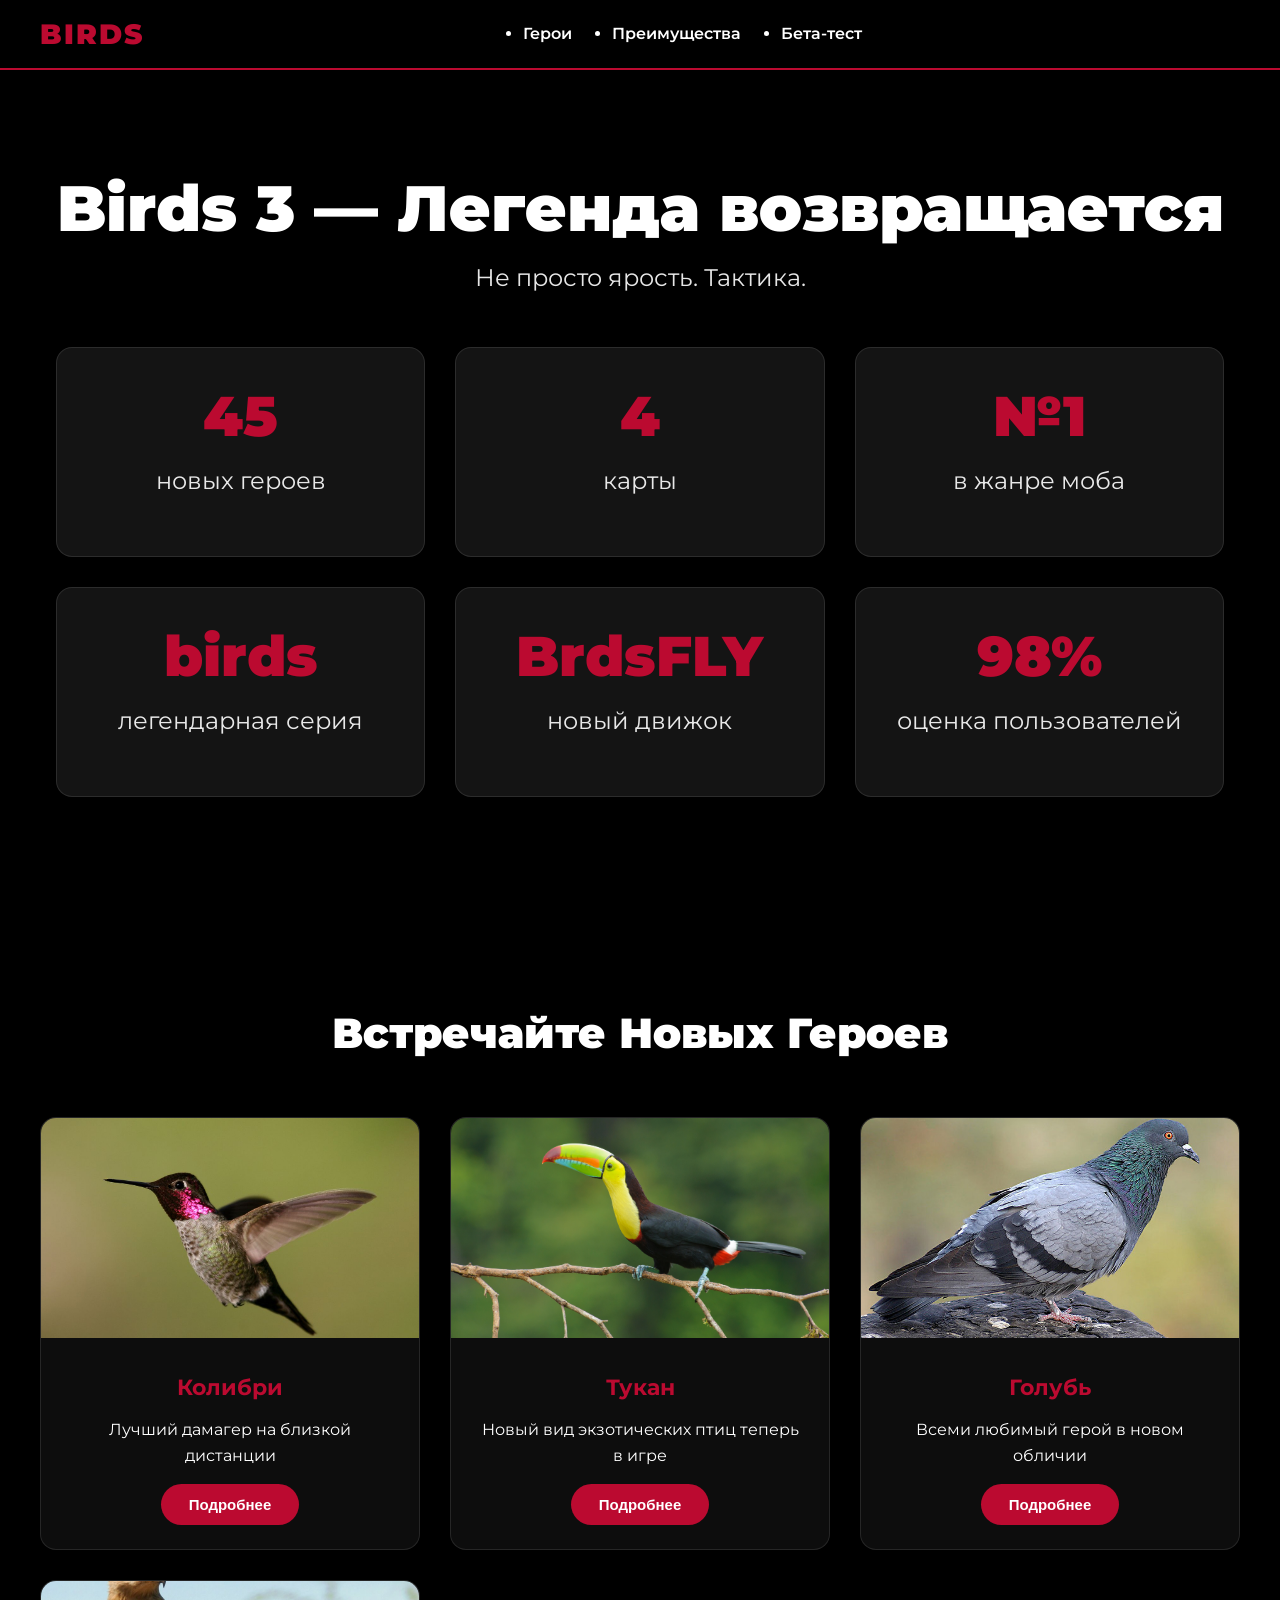
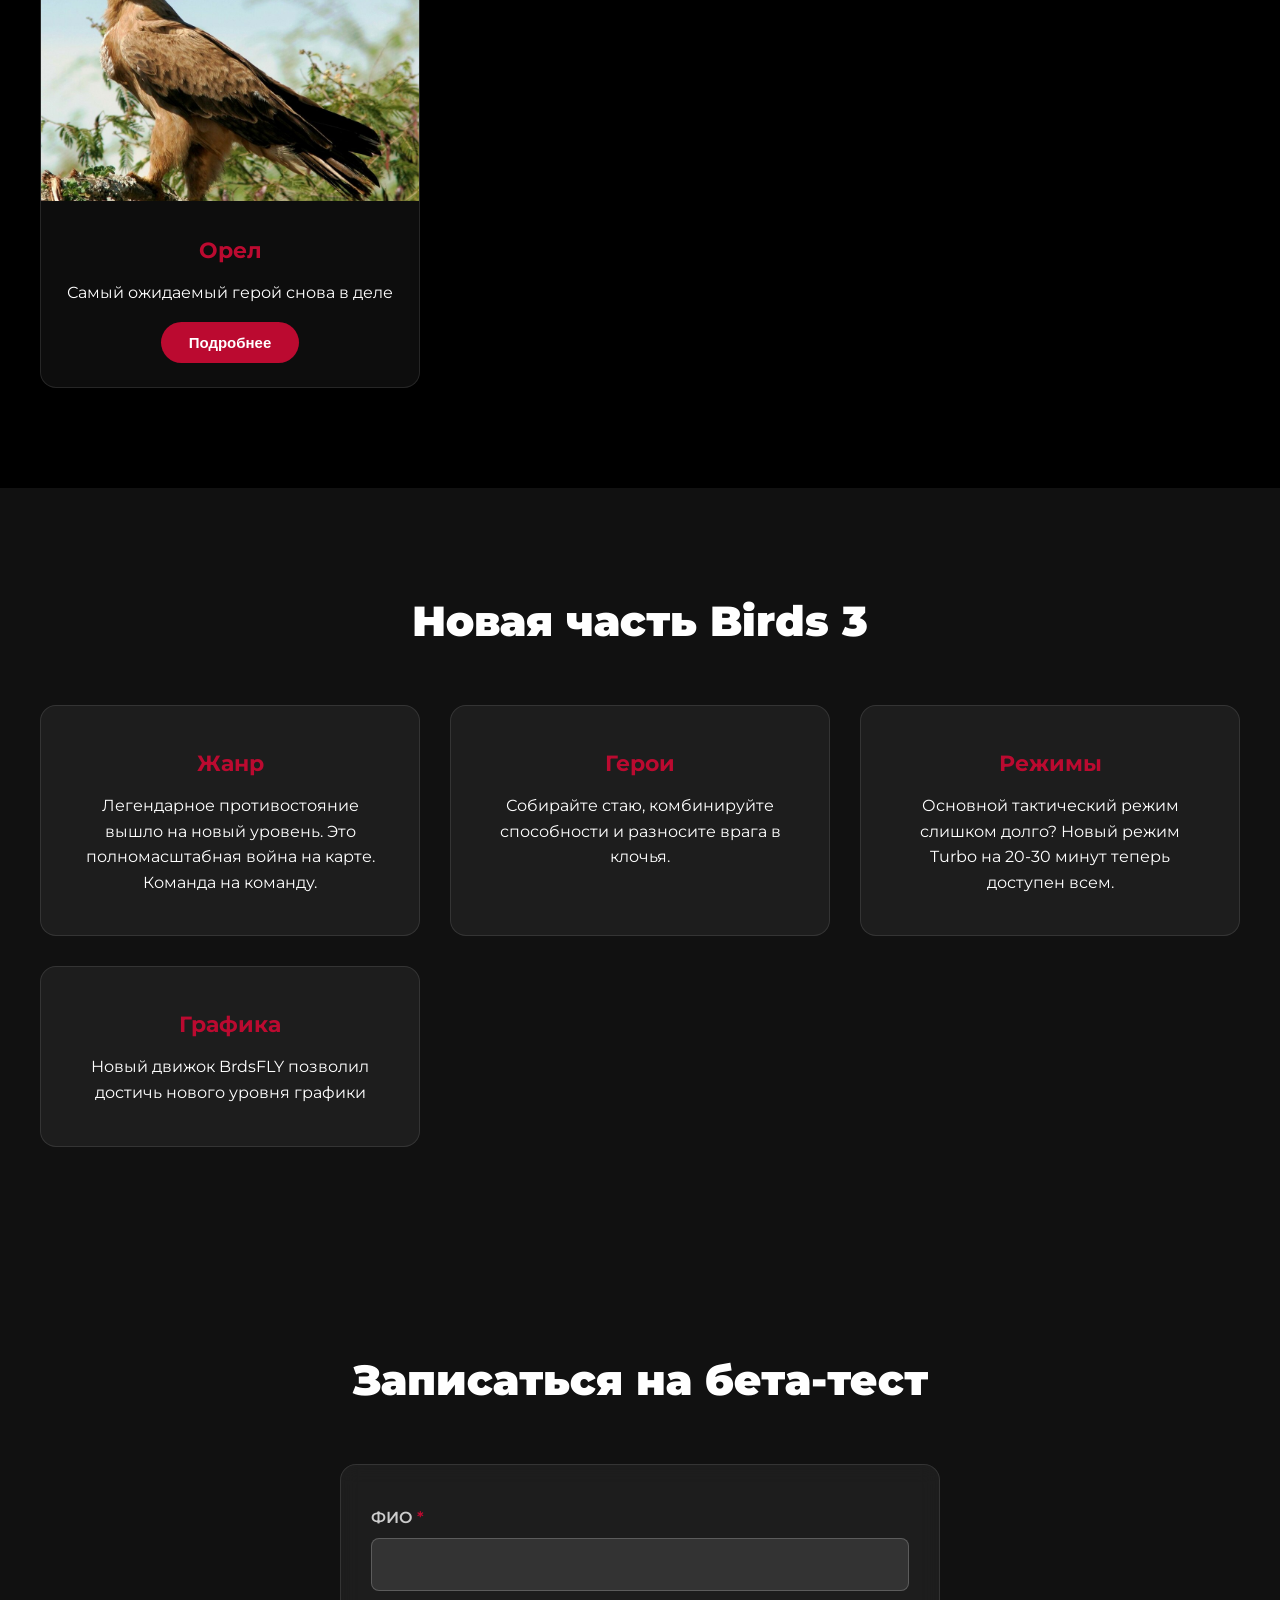
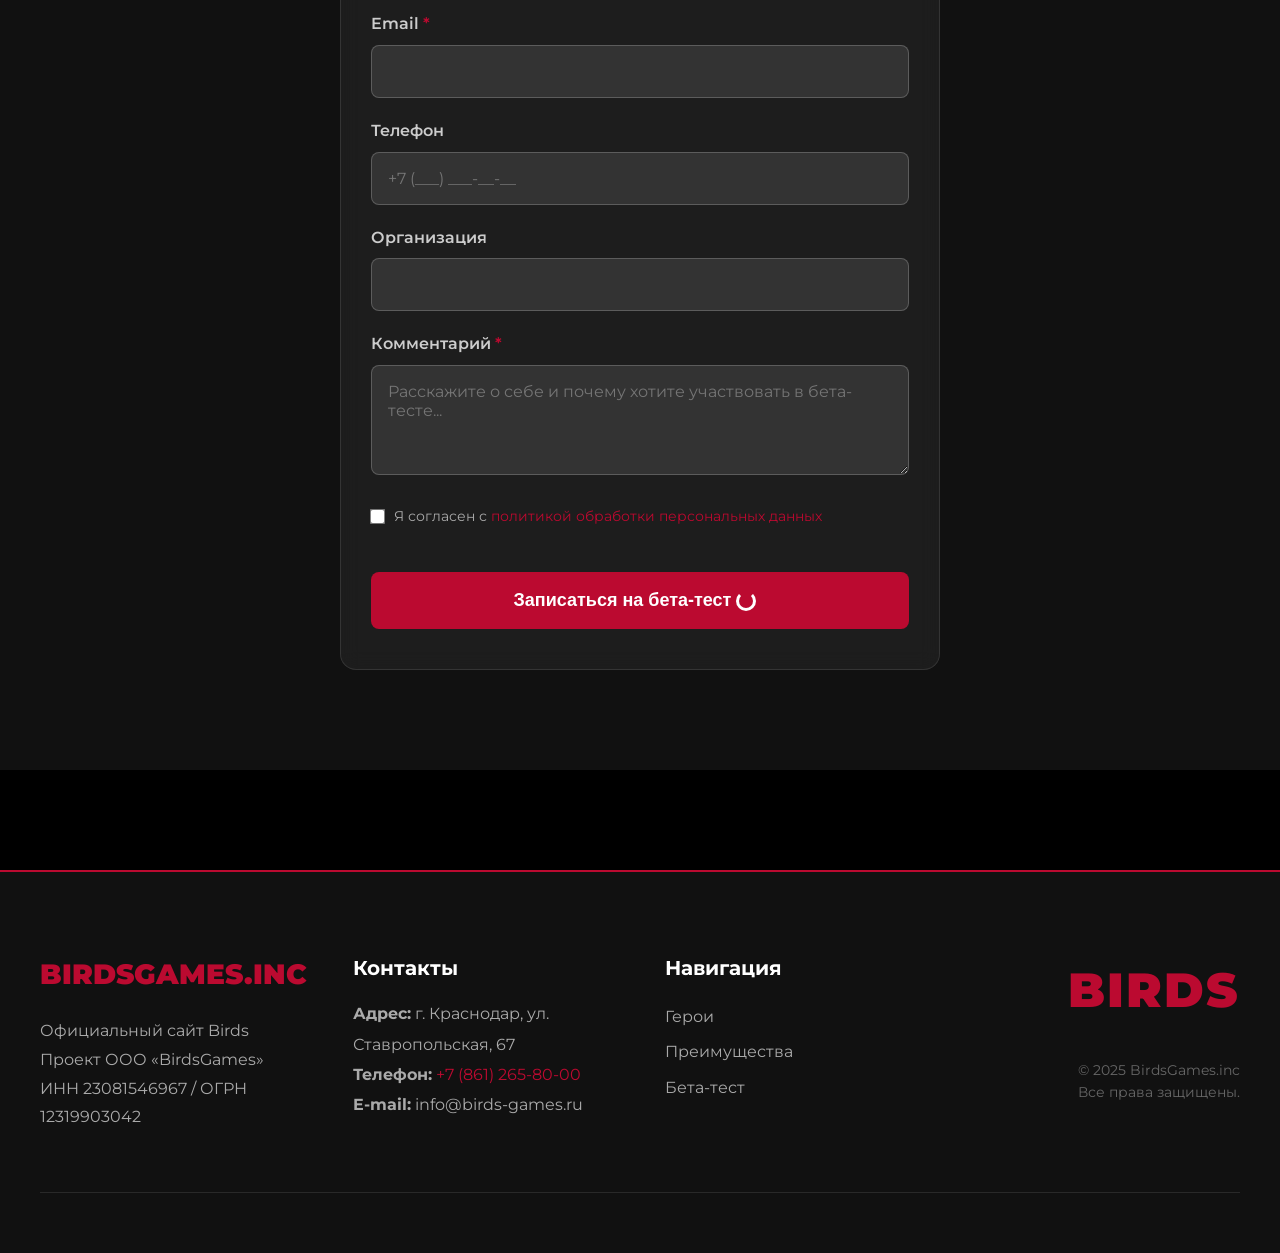
==== commit bedc85fb: "Update index.html" ====
--- a/index.html
+++ b/index.html
@@ -136,23 +136,6 @@
       font-size: 18px;
       margin-bottom: 32px;
       opacity: 0.9;
-    }
-    .btn {
-      background: var(--primary);
-      color: #fff;
-      padding: 16px 36px;
-      border-radius: 8px;
-      font-weight: 700;
-      font-size: 17px;
-      border: none;
-      cursor: pointer;
-      transition: var(--transition);
-      box-shadow: 0 8px 25px rgba(187,10,48,0.4);
-    }
-    .btn:hover {
-      background: #cc0033;
-      transform: translateY(-4px);
-      box-shadow: 0 15px 35px rgba(187,10,48,0.6);
     }
 
     .stats {
@@ -454,8 +437,17 @@
     }
     @keyframes spin { to { transform: rotate(360deg); } }
     
-    /* МОДАЛЬНОЕ ОКНО ДЛЯ ЛОГИНА/ПАРОЛЯ */
-    .credentials-modal {
+    /* МОДАЛЬНЫЕ ОКНА */
+    .modal-overlay {
+      position: fixed;
+      top: 0;
+      left: 0;
+      right: 0;
+      bottom: 0;
+      background: rgba(0,0,0,0.8);
+      z-index: 1000;
+    }
+    .modal-window {
       position: fixed;
       top: 50%;
       left: 50%;
@@ -469,11 +461,11 @@
       width: 90%;
       text-align: center;
     }
-    .credentials-modal h3 {
+    .modal-window h3 {
       color: var(--primary);
       margin-bottom: 1rem;
     }
-    .credentials-modal code {
+    .modal-window code {
       display: block;
       background: #222;
       padding: 0.5rem;
@@ -482,31 +474,34 @@
       word-break: break-all;
       font-size: 1.1rem;
     }
-    .credentials-modal button {
+    .modal-window input {
+      width: 100%;
+      padding: 0.75rem;
+      margin: 0.5rem 0;
+      background: #222;
+      border: 1px solid #444;
+      color: white;
+      border-radius: 0.5rem;
+    }
+    .modal-window button {
       background: var(--primary);
       color: white;
-      padding: 0.5rem 1rem;
+      padding: 0.75rem;
       border: none;
       border-radius: 0.5rem;
       cursor: pointer;
-      margin-top: 1rem;
-    }
-    .overlay-modal {
-      position: fixed;
-      top: 0;
-      left: 0;
-      right: 0;
-      bottom: 0;
-      background: rgba(0,0,0,0.7);
-      z-index: 1000;
+      margin-top: 0.5rem;
+      width: 100%;
+    }
+    .modal-window button.secondary {
+      background: #444;
     }
     
     /* КНОПКИ АВТОРИЗАЦИИ */
-    .auth-buttons {
-      margin-top: 20px;
+    .auth-section {
       display: flex;
-      gap: 1rem;
-      justify-content: center;
+      align-items: center;
+      gap: 15px;
     }
     .auth-btn {
       background: var(--primary);
@@ -516,6 +511,7 @@
       border-radius: 50px;
       cursor: pointer;
       font-weight: 600;
+      font-size: 14px;
       transition: all 0.3s;
     }
     .auth-btn:hover {
@@ -528,6 +524,15 @@
       padding: 8px 15px;
       background: rgba(187,10,48,0.2);
       border-radius: 50px;
+      font-size: 14px;
+    }
+    .footer-auth {
+      margin-top: 30px;
+      padding-top: 20px;
+      border-top: 1px solid rgba(255,255,255,0.1);
+      display: flex;
+      justify-content: center;
+      gap: 15px;
     }
   </style>
 </head>
@@ -542,7 +547,7 @@
         <li><a href="#advantages">Преимущества</a></li>
         <li><a href="#betatest">Бета-тест</a></li>
       </ul>
-      <div id="headerAuth"></div>
+      <div class="auth-section" id="authSection"></div>
       <div class="burger" id="burger">
         <span></span><span></span><span></span>
       </div>
@@ -558,7 +563,6 @@
   <section class="hero">
     <video class="hero-video" autoplay muted loop playsinline>
       <source src="images/video2.mp4" type="video/mp4">
-      Ваш браузер не поддерживает видео.
     </video>
     <div class="container">
       <div class="hero-content">
@@ -593,7 +597,7 @@
                 <ul>
                   <li><strong>Дистанция атаки:</strong> 20 см.</li>
                   <li><strong>Выносливость:</strong> 100 ед.</li>
-                  <li><strong>0-100 см/ч:</strong> 2.5 сек.</li>
+                  <li><strong>0-100 км/ч:</strong> 2.5 сек.</li>
                   <li><strong>Позиция:</strong> Керри</li>
                   <li><strong>Win-rate:</strong> 86%</li>
                 </ul>
@@ -613,7 +617,7 @@
                 <ul>
                   <li><strong>Дистанция атаки:</strong> 40 см.</li>
                   <li><strong>Выносливость:</strong> 200 ед.</li>
-                  <li><strong>0-100 см/ч:</strong> 5 сек.</li>
+                  <li><strong>0-100 км/ч:</strong> 5 сек.</li>
                   <li><strong>Позиция:</strong> Гнездо/3</li>
                   <li><strong>Win-rate:</strong> 83%</li>
                 </ul>
@@ -633,7 +637,7 @@
                 <ul>
                   <li><strong>Дистанция атаки:</strong> 43-50 см.</li>
                   <li><strong>Выносливость:</strong> 150 ед.</li>
-                  <li><strong>0-100 см/ч:</strong> 4 сек.</li>
+                  <li><strong>0-100 км/ч:</strong> 4 сек.</li>
                   <li><strong>Позиция:</strong> Керри/3/Гнездо</li>
                   <li><strong>Win-rate:</strong> 67%</li>
                 </ul>
@@ -653,7 +657,7 @@
                 <ul>
                   <li><strong>Дистанция атаки:</strong> 100 см.</li>
                   <li><strong>Выносливость:</strong> 200 ед.</li>
-                  <li><strong>0-100 см/ч:</strong> 9.3 сек.</li>
+                  <li><strong>0-100 км/ч:</strong> 9.3 сек.</li>
                   <li><strong>Позиция:</strong> Керри</li>
                   <li><strong>Win-rate:</strong> 78%</li>
                 </ul>
@@ -698,7 +702,7 @@
     </div>
   </section>
 
-  <!-- БЕТА-ТЕСТ (ОСНОВНАЯ ФОРМА) -->
+  <!-- БЕТА-ТЕСТ ФОРМА -->
   <section id="betatest" class="form-section">
     <div class="container">
       <h2>Записаться на бета-тест</h2>
@@ -788,14 +792,10 @@
           </p>
         </div>
       </div>
-      <div id="authButtonsContainer" class="auth-buttons"></div>
-      <div style="text-align:center; padding-top:40px; border-top:1px solid rgba(255,255,255,0.1); color:#666; font-size:13px;">
-        <p>Проект ООО «ПтицыИгра», Краснодар, Россия</p>
-      </div>
+      <div class="footer-auth" id="footerAuth"></div>
     </div>
   </footer>
 
-  <!-- ПОДКЛЮЧЕНИЕ СКРИПТА -->
   <script src="script.js"></script>
 </body>
 </html>
